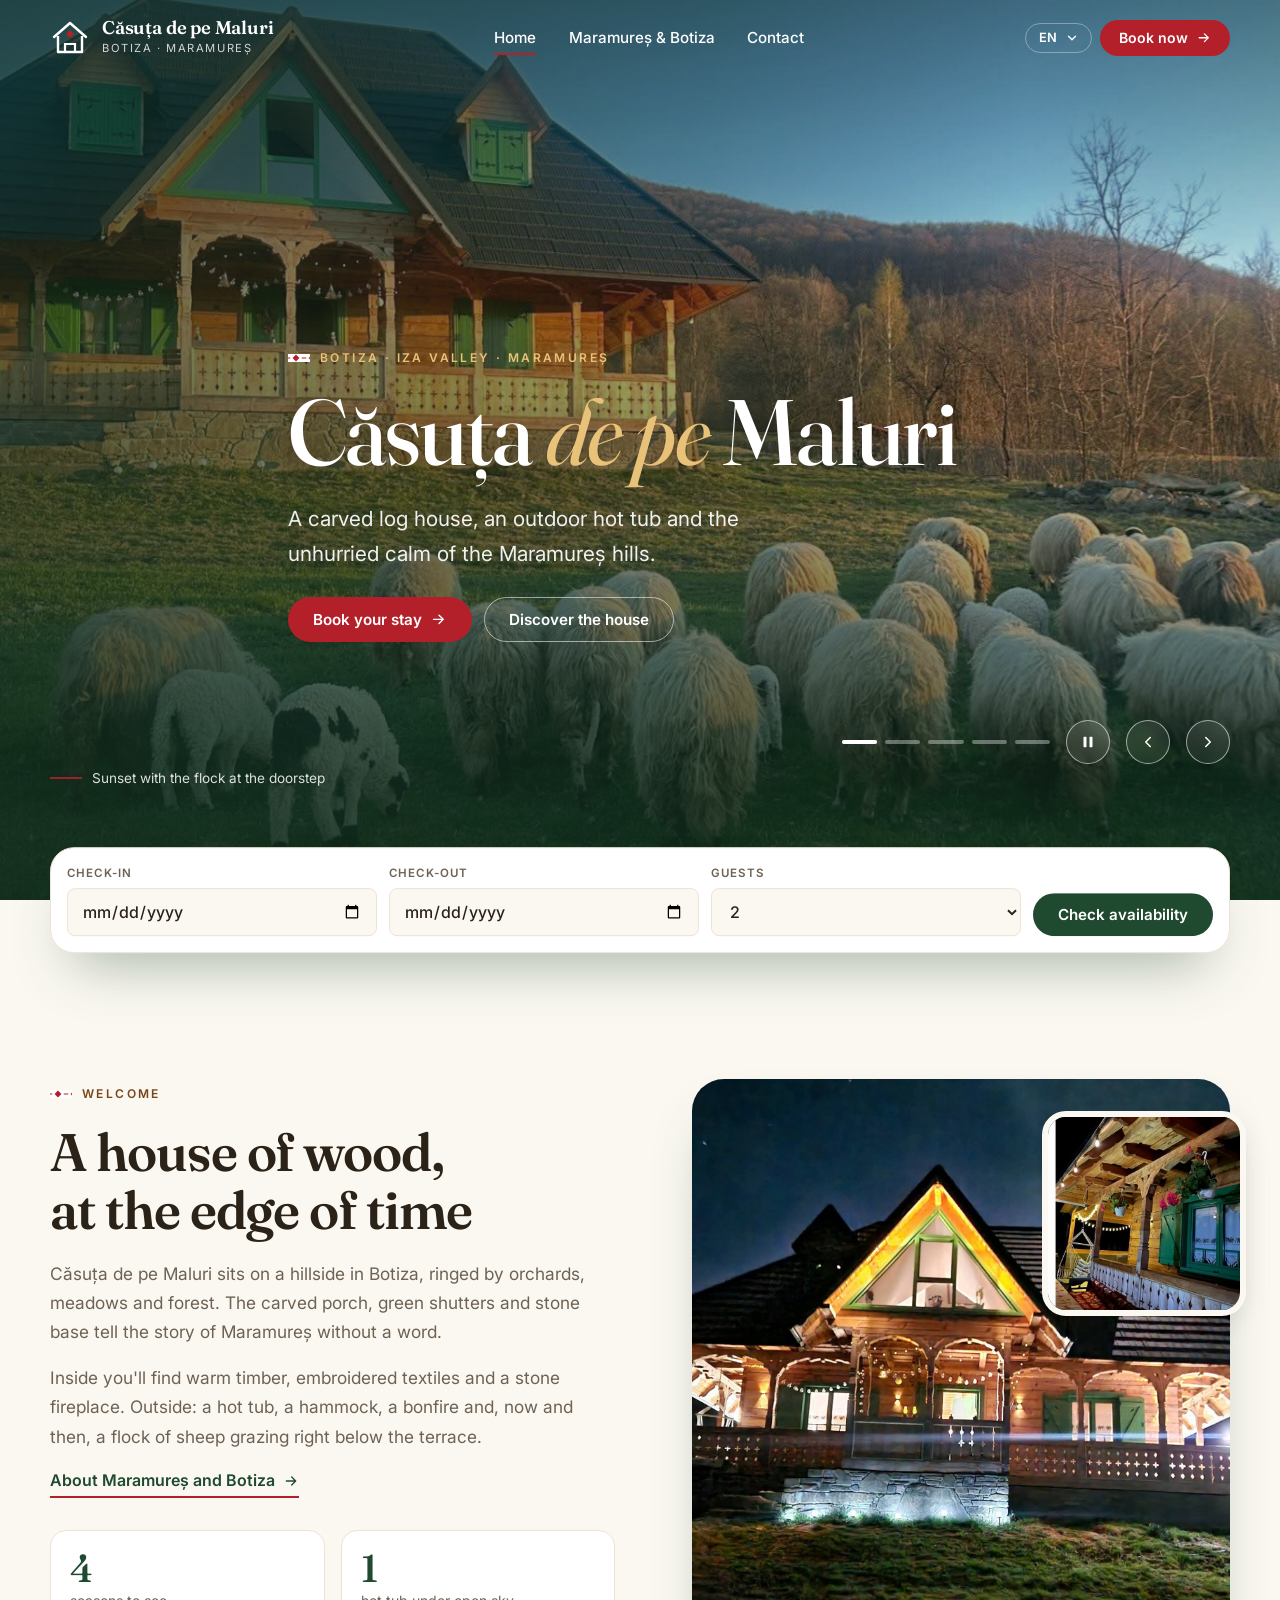
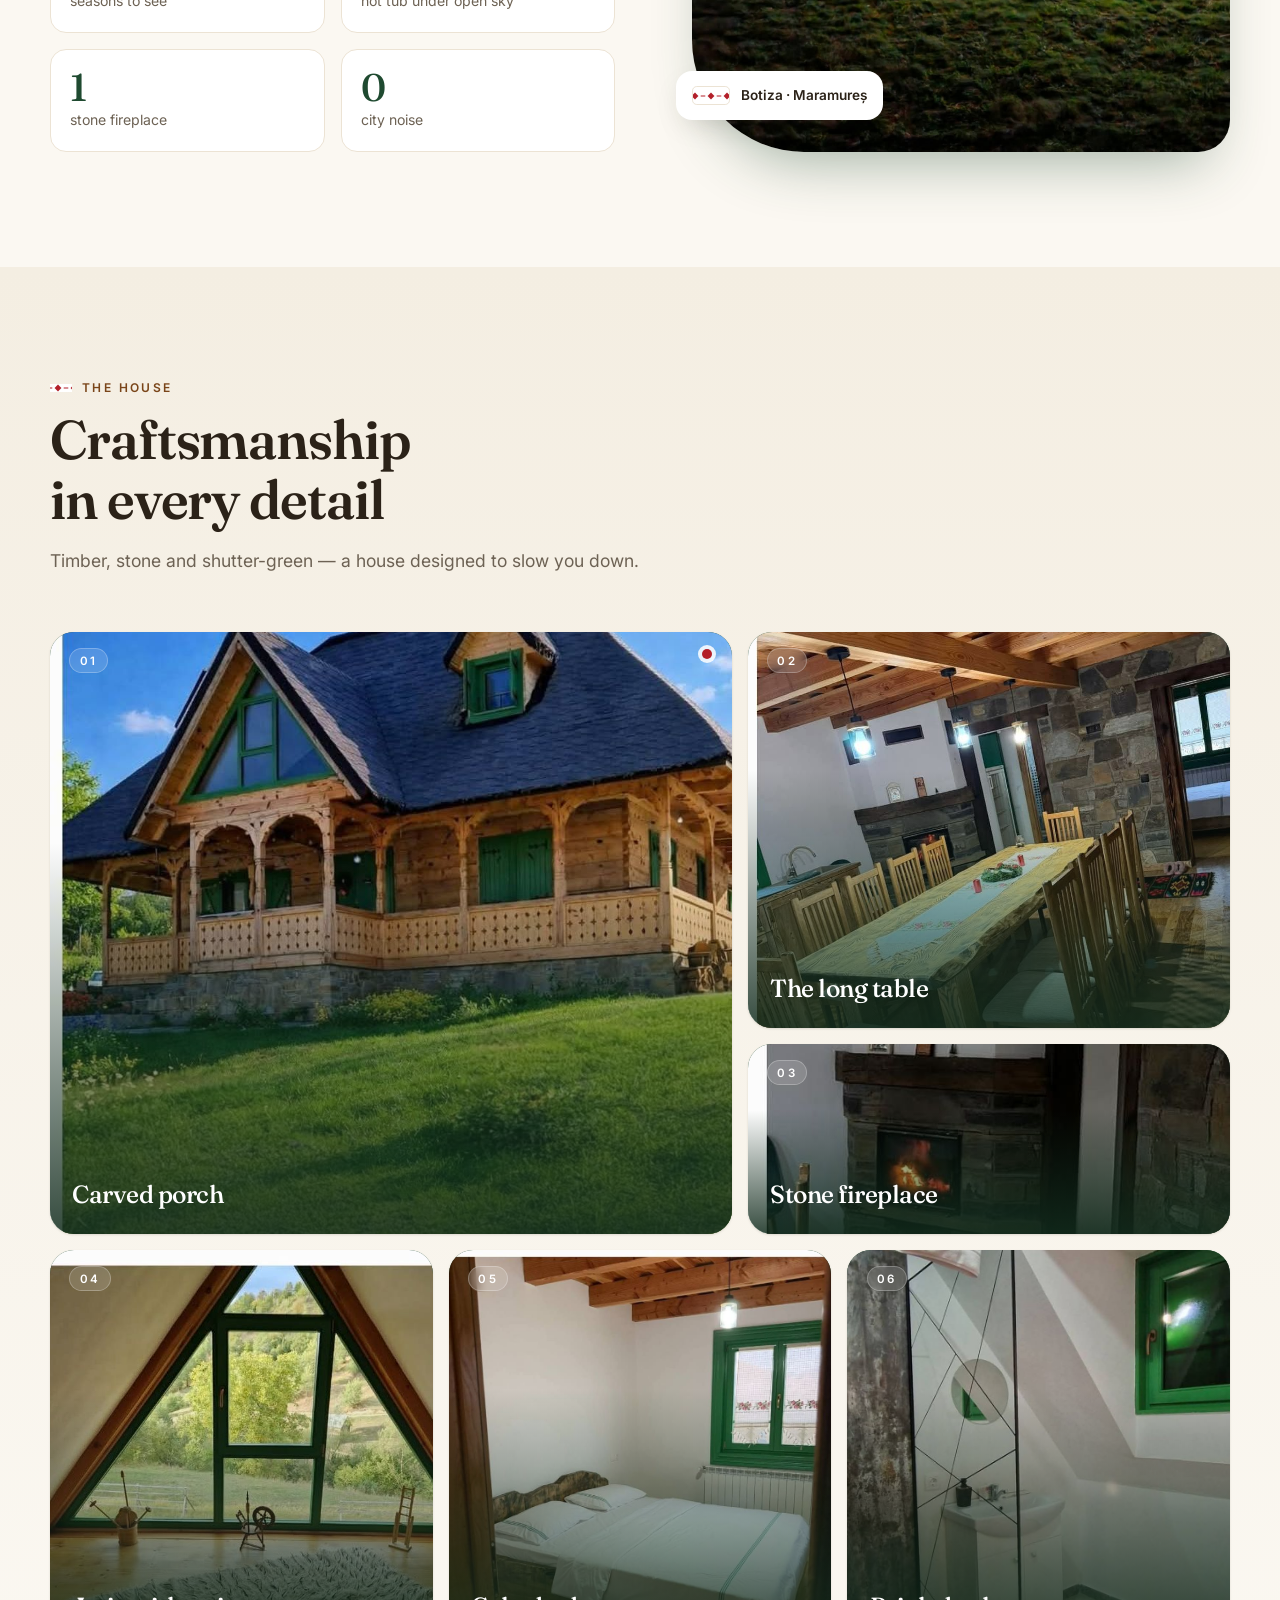
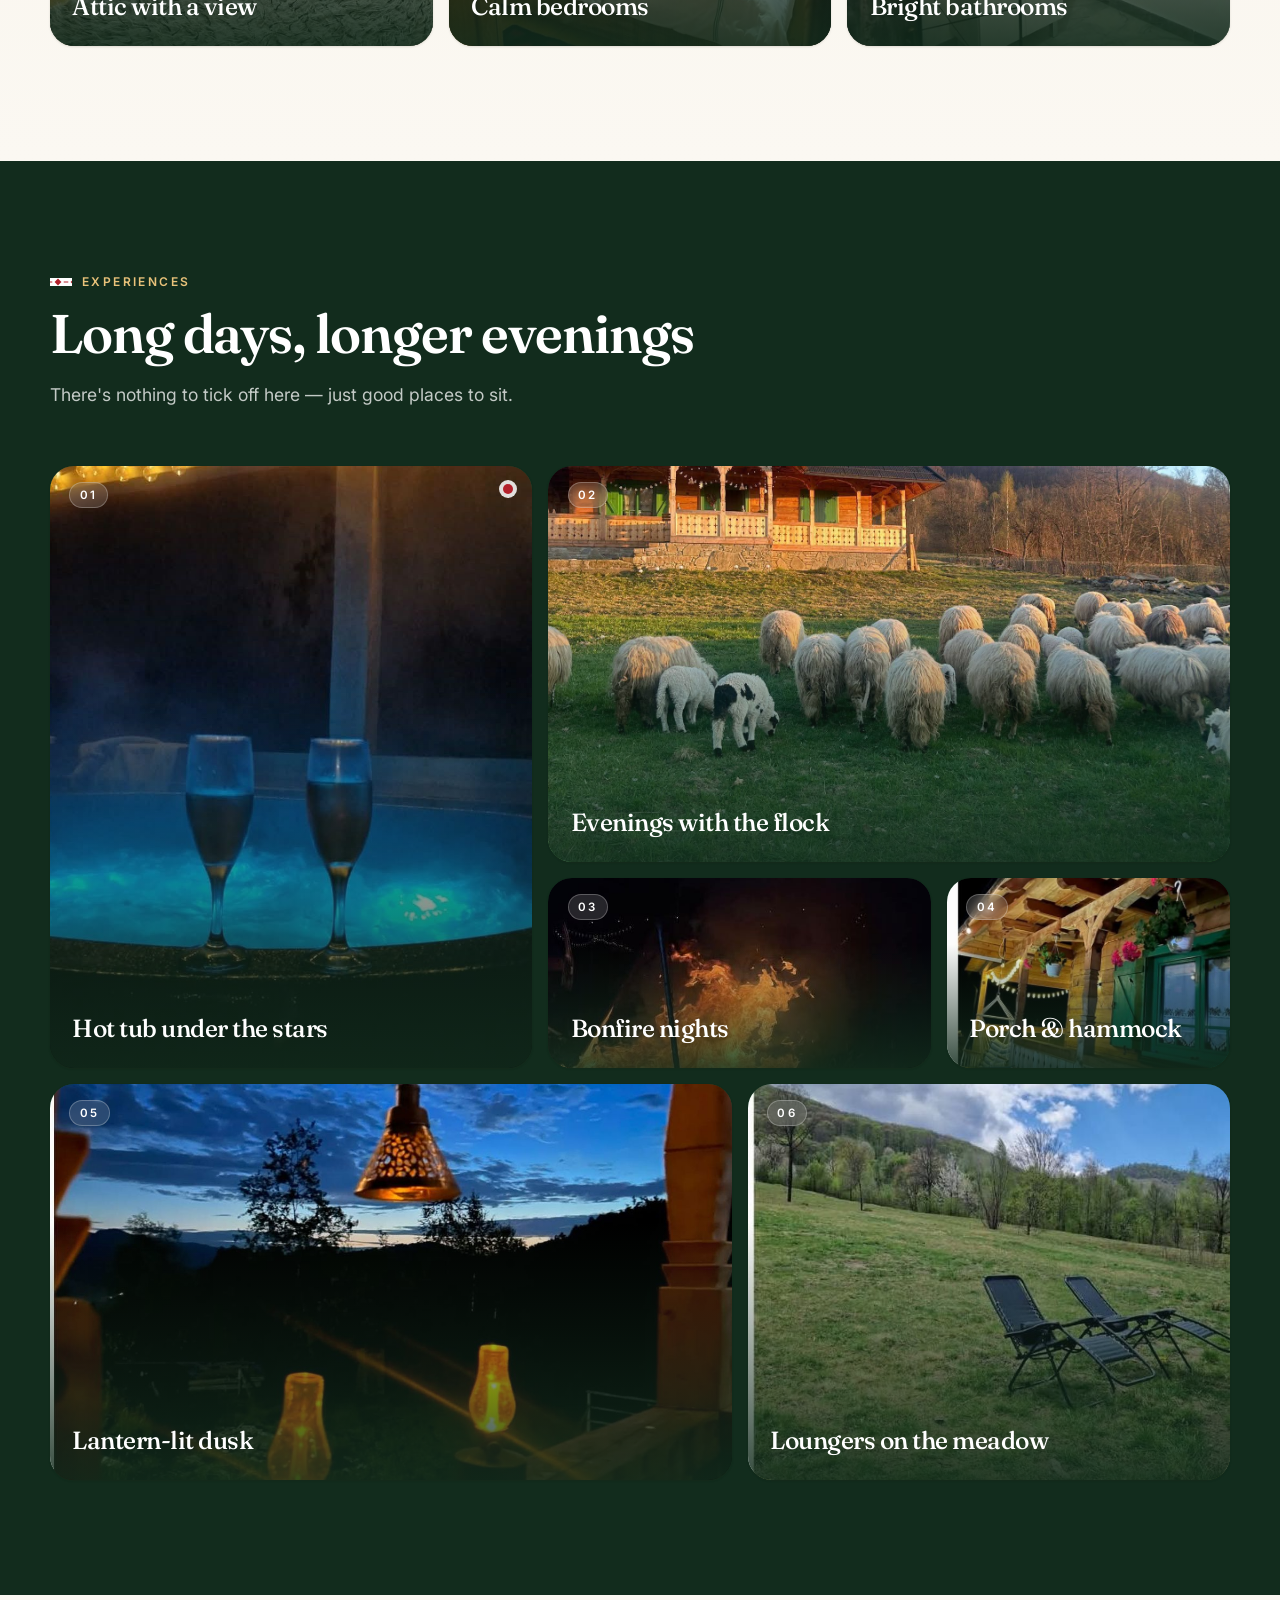
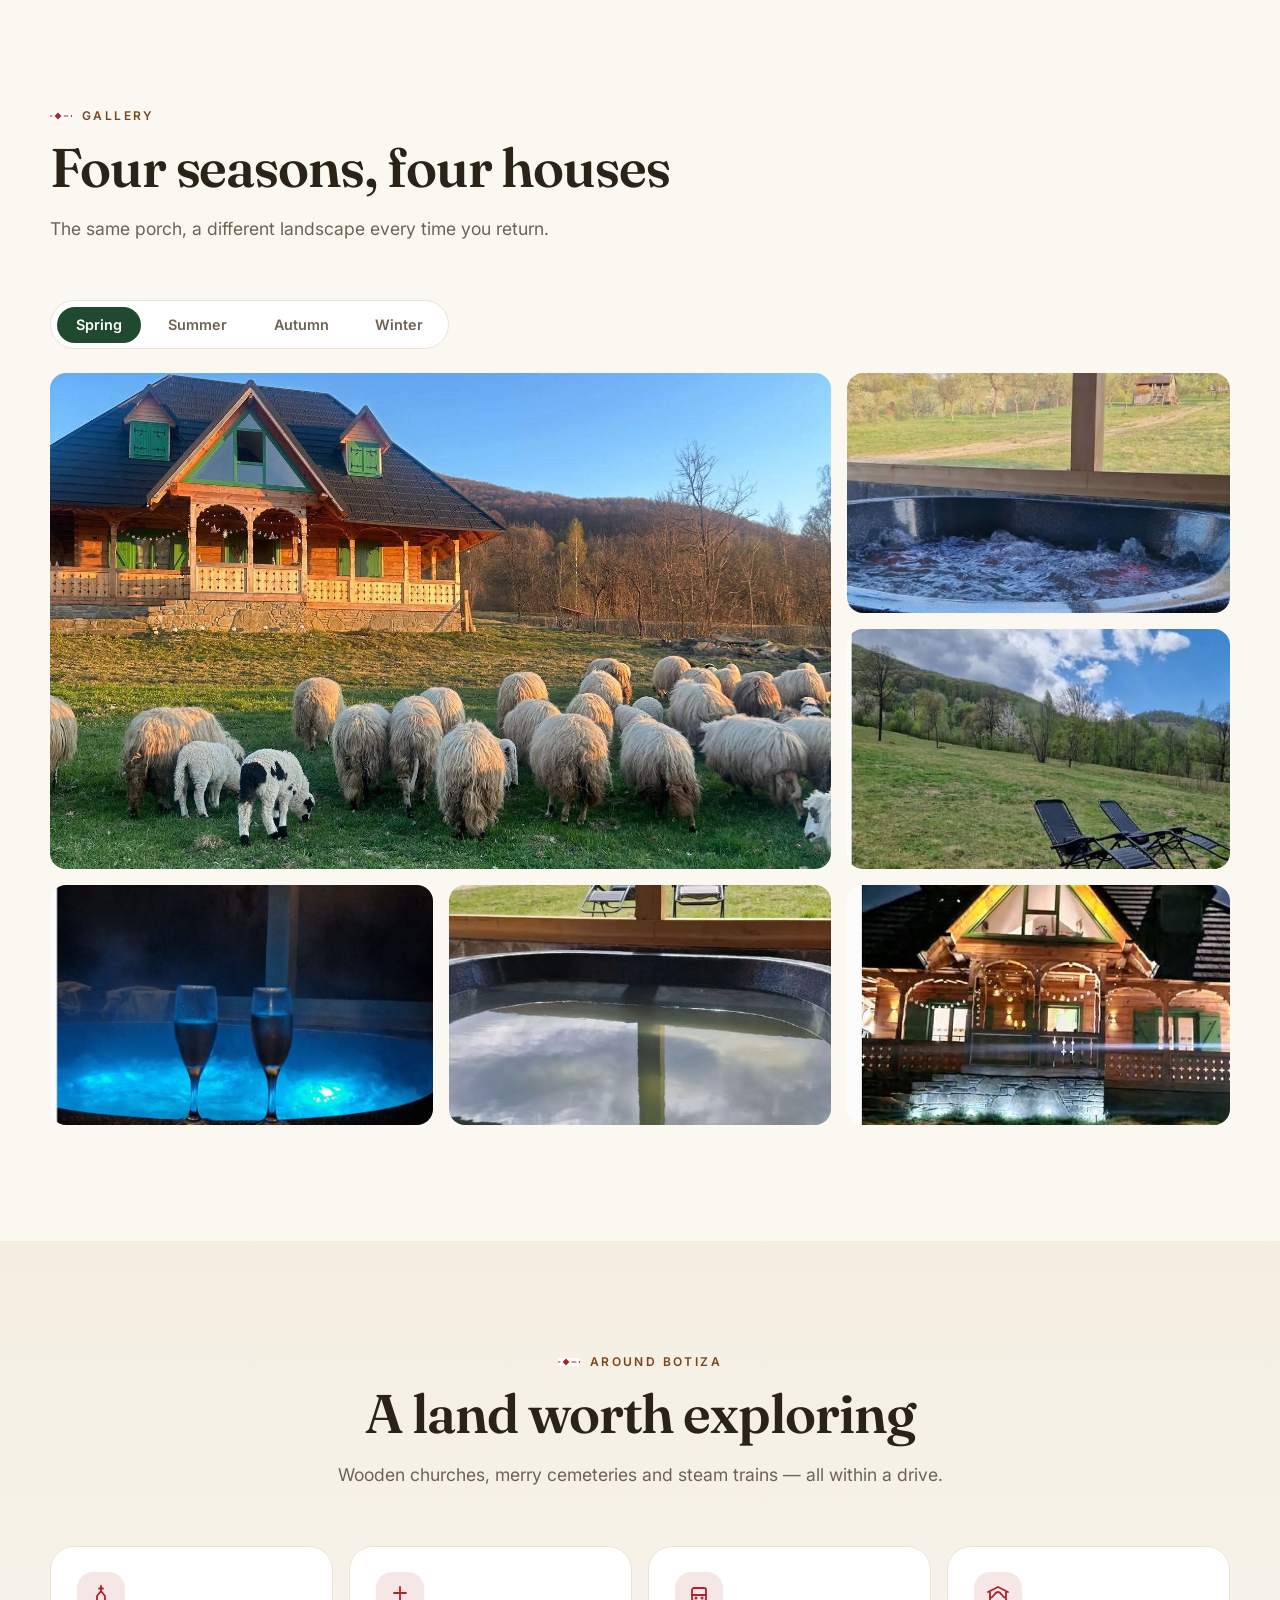
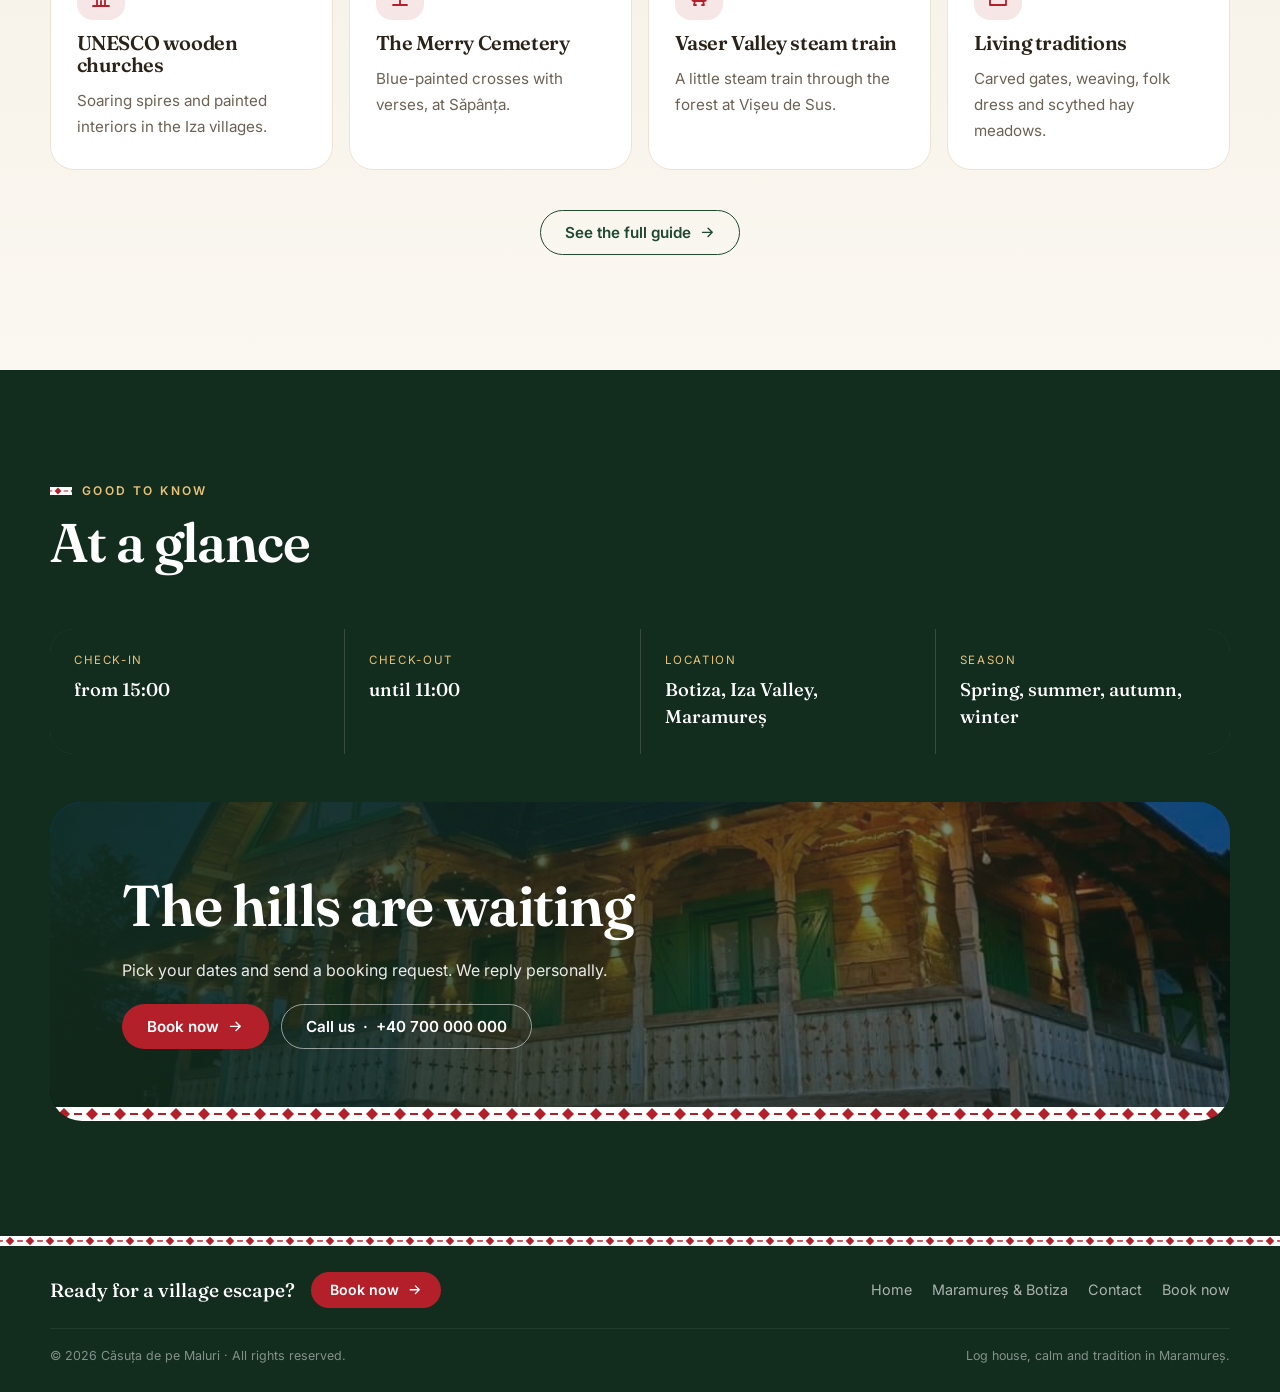
==== index.html @ 8cbd2771 "Add multilingual Botiza guesthouse website Home (hero carousel, bento sections, seasonal gallery), b" ====
<!doctype html>
<html lang="ro">
<head>
<meta charset="utf-8">
<meta name="viewport" content="width=device-width,initial-scale=1">
<title data-i18n="meta.home.title">Căsuța de pe Maluri · Cazare în Botiza, Maramureș</title>
<meta name="description" data-i18n-content="meta.home.desc" content="Casă din lemn sculptat în Botiza, Maramureș.">
<meta name="theme-color" content="#1f4a30">
<meta property="og:title" content="Căsuța de pe Maluri · Botiza, Maramureș">
<meta property="og:image" content="assets/img/house-night.jpg">
<link rel="preconnect" href="https://fonts.googleapis.com"><link rel="preconnect" href="https://fonts.gstatic.com" crossorigin>
<link href="https://fonts.googleapis.com/css2?family=Fraunces:ital,opsz,wght@0,9..144,400;0,9..144,500;0,9..144,600;1,9..144,400&family=Inter:wght@400;500;600;700&display=swap" rel="stylesheet">
<link rel="stylesheet" href="assets/css/style.css">
<link rel="icon" href="data:image/svg+xml,%3Csvg xmlns='http://www.w3.org/2000/svg' viewBox='0 0 32 32'%3E%3Crect width='32' height='32' rx='8' fill='%231f4a30'/%3E%3Cpath d='M16 7l7 9-7 9-7-9z' fill='%23b3202a'/%3E%3C/svg%3E">
<script type="application/ld+json">{"@context":"https://schema.org","@type":"LodgingBusiness","name":"Căsuța de pe Maluri","description":"Log house stay in Botiza, Maramureș, Romania","address":{"@type":"PostalAddress","addressLocality":"Botiza","addressRegion":"Maramureș","addressCountry":"RO"},"image":"assets/img/house-night.jpg"}</script>
</head>
<body data-page="home" data-title="meta.home.title">
<div id="site-header"></div>
<main id="main">

<!-- 1 · HERO CAROUSEL -->
<section class="hero" id="top">
  <div class="carousel" data-carousel role="region" aria-roledescription="carousel" aria-label="Căsuța de pe Maluri">
    <figure class="slide is-active" data-cap="hero.cap1"><img src="assets/img/sheep-house.jpg" alt="" data-i18n-alt="hero.cap1" fetchpriority="high"></figure>
    <figure class="slide" data-cap="hero.cap2"><img src="assets/img/house-night.jpg" alt="" data-i18n-alt="hero.cap2" loading="lazy"></figure>
    <figure class="slide" data-cap="hero.cap3"><img src="assets/img/house-day.jpg" alt="" data-i18n-alt="hero.cap3" loading="lazy"></figure>
    <figure class="slide" data-cap="hero.cap4"><img src="assets/img/winter-a.jpg" alt="" data-i18n-alt="hero.cap4" loading="lazy"></figure>
    <figure class="slide" data-cap="hero.cap5"><img src="assets/img/autumn-a.jpg" alt="" data-i18n-alt="hero.cap5" loading="lazy"></figure>
    <div class="hero-cap" aria-live="polite"><span></span></div>
    <div class="hero-ui">
      <div class="dots"></div>
      <button class="arrow pp" type="button" data-i18n-aria-label="car.pause"></button>
      <button class="arrow prev" type="button" data-i18n-aria-label="car.prev"></button>
      <button class="arrow next" type="button" data-i18n-aria-label="car.next"></button>
    </div>
  </div>
  <div class="container hero-content">
    <span class="eyebrow" data-i18n="hero.eyebrow"></span>
    <h1>Căsuța <em>de pe</em> Maluri</h1>
    <p class="hero-sub" data-i18n="hero.sub"></p>
    <div class="hero-cta">
      <a class="btn btn--red" href="booking.html"><span data-i18n="hero.cta1"></span><svg viewBox="0 0 24 24" fill="none" stroke="currentColor" stroke-width="2" stroke-linecap="round" stroke-linejoin="round"><path d="M5 12h14M13 6l6 6-6 6"/></svg></a>
      <a class="btn btn--ghost" href="#casa" data-i18n="hero.cta2"></a>
    </div>
  </div>
  <div class="quick"><div class="container">
    <form class="quickbook" id="quickbook" novalidate>
      <div class="field"><label for="qci" data-i18n="qb.checkin"></label><input id="qci" type="date" name="checkin"></div>
      <div class="field"><label for="qco" data-i18n="qb.checkout"></label><input id="qco" type="date" name="checkout"></div>
      <div class="field"><label for="qg" data-i18n="qb.guests"></label><select id="qg" name="guests"></select></div>
      <button class="btn" type="submit"><span data-i18n="qb.go"></span></button>
    </form>
  </div></div>
</section>

<!-- 2 · WELCOME -->
<section class="section section--first" id="bun-venit">
  <div class="container welcome">
    <div>
      <span class="eyebrow reveal" data-i18n="welcome.eyebrow"></span>
      <h2 class="reveal" style="--d:1" data-i18n="welcome.title"></h2>
      <p class="reveal" style="--d:2" data-i18n="welcome.p1"></p>
      <p class="reveal" style="--d:3" data-i18n="welcome.p2"></p>
      <a class="link-arrow reveal" style="--d:4" href="maramures.html"><span data-i18n="welcome.link"></span><svg viewBox="0 0 24 24" fill="none" stroke="currentColor" stroke-width="2" stroke-linecap="round" stroke-linejoin="round"><path d="M5 12h14M13 6l6 6-6 6"/></svg></a>
      <div class="stats">
        <div class="stat reveal reveal--scale" style="--d:1"><b data-count="4">0</b><span data-i18n="stat.1"></span></div>
        <div class="stat reveal reveal--scale" style="--d:2"><b data-count="1">0</b><span data-i18n="stat.2"></span></div>
        <div class="stat reveal reveal--scale" style="--d:3"><b data-count="1">0</b><span data-i18n="stat.3"></span></div>
        <div class="stat reveal reveal--scale" style="--d:4"><b data-count="0">0</b><span data-i18n="stat.4"></span></div>
      </div>
    </div>
    <div class="welcome-media reveal reveal--right">
      <div class="frame"><img src="assets/img/house-night-front.jpg" alt="Căsuța de pe Maluri" loading="lazy"></div>
      <div class="small"><img src="assets/img/porch-hammock.jpg" alt="" loading="lazy"></div>
      <div class="tag"><i></i> Botiza · Maramureș</div>
    </div>
  </div>
</section>

<!-- 3 · THE HOUSE (bento) -->
<section class="section section--tint" id="casa">
  <div class="container">
    <div class="head"><span class="eyebrow reveal" data-i18n="house.eyebrow"></span><h2 class="reveal" style="--d:1" data-i18n="house.title"></h2><p class="reveal" style="--d:2" data-i18n="house.lead"></p></div>
    <div class="bento">
      <article class="tile s-a reveal reveal--scale"><img src="assets/img/house-day.jpg" alt="" loading="lazy"><span class="n">01</span><span class="dot"></span><div class="tile-body"><h3 data-i18n="h1.t"></h3><p data-i18n="h1.d"></p></div></article>
      <article class="tile s-b reveal reveal--scale" style="--d:1"><img src="assets/img/dining-hall.jpg" alt="" loading="lazy"><span class="n">02</span><div class="tile-body"><h3 data-i18n="h2.t"></h3><p data-i18n="h2.d"></p></div></article>
      <article class="tile s-c reveal reveal--scale" style="--d:2"><img src="assets/img/winter-f.jpg" alt="" loading="lazy" style="object-position:center 60%"><span class="n">03</span><div class="tile-body"><h3 data-i18n="h3.t"></h3><p data-i18n="h3.d"></p></div></article>
      <article class="tile s-d reveal reveal--scale" style="--d:1"><img src="assets/img/summer-d.jpg" alt="" loading="lazy"><span class="n">04</span><div class="tile-body"><h3 data-i18n="h4.t"></h3><p data-i18n="h4.d"></p></div></article>
      <article class="tile s-e reveal reveal--scale" style="--d:2"><img src="assets/img/bedroom.jpg" alt="" loading="lazy"><span class="n">05</span><div class="tile-body"><h3 data-i18n="h5.t"></h3><p data-i18n="h5.d"></p></div></article>
      <article class="tile s-f reveal reveal--scale" style="--d:3"><img src="assets/img/bathroom.jpg" alt="" loading="lazy"><span class="n">06</span><div class="tile-body"><h3 data-i18n="h6.t"></h3><p data-i18n="h6.d"></p></div></article>
    </div>
  </div>
</section>

<!-- 4 · EXPERIENCES (bento) -->
<section class="section section--dark" id="trairi">
  <div class="container">
    <div class="head"><span class="eyebrow reveal" data-i18n="exp.eyebrow"></span><h2 class="reveal" style="--d:1" data-i18n="exp.title"></h2><p class="reveal" style="--d:2" data-i18n="exp.lead"></p></div>
    <div class="bento">
      <article class="tile x-a reveal reveal--scale"><img src="assets/img/hottub-night.jpg" alt="" loading="lazy"><span class="n">01</span><span class="dot"></span><div class="tile-body"><h3 data-i18n="e1.t"></h3><p data-i18n="e1.d"></p></div></article>
      <article class="tile x-b reveal reveal--scale" style="--d:1"><img src="assets/img/sheep-house.jpg" alt="" loading="lazy" style="object-position:center 70%"><span class="n">02</span><div class="tile-body"><h3 data-i18n="e2.t"></h3><p data-i18n="e2.d"></p></div></article>
      <article class="tile x-c reveal reveal--scale" style="--d:2"><img src="assets/img/bonfire.jpg" alt="" loading="lazy"><span class="n">03</span><div class="tile-body"><h3 data-i18n="e3.t"></h3><p data-i18n="e3.d"></p></div></article>
      <article class="tile x-d reveal reveal--scale" style="--d:2"><img src="assets/img/porch-hammock.jpg" alt="" loading="lazy"><span class="n">04</span><div class="tile-body"><h3 data-i18n="e4.t"></h3><p data-i18n="e4.d"></p></div></article>
      <article class="tile x-e reveal reveal--scale" style="--d:1"><img src="assets/img/lanterns.jpg" alt="" loading="lazy"><span class="n">05</span><div class="tile-body"><h3 data-i18n="e5.t"></h3><p data-i18n="e5.d"></p></div></article>
      <article class="tile x-f reveal reveal--scale" style="--d:3"><img src="assets/img/lawn-loungers.jpg" alt="" loading="lazy" style="object-position:center 70%"><span class="n">06</span><div class="tile-body"><h3 data-i18n="e6.t"></h3><p data-i18n="e6.d"></p></div></article>
    </div>
  </div>
</section>

<!-- 5 · SEASONS GALLERY -->
<section class="section" id="galerie">
  <div class="container" data-seasons>
    <div class="head"><span class="eyebrow reveal" data-i18n="seasons.eyebrow"></span><h2 class="reveal" style="--d:1" data-i18n="seasons.title"></h2><p class="reveal" style="--d:2" data-i18n="seasons.lead"></p></div>
    <div class="tabs reveal" role="tablist"></div>
    <div class="panes"></div>
  </div>
</section>

<!-- 6 · AROUND -->
<section class="section section--tint" id="imprejurimi">
  <div class="container">
    <div class="head head--center"><span class="eyebrow reveal" data-i18n="around.eyebrow"></span><h2 class="reveal" style="--d:1" data-i18n="around.title"></h2><p class="reveal" style="--d:2" data-i18n="around.lead"></p></div>
    <div class="cards">
      <a class="card reveal" href="maramures.html#de-vazut"><span class="ico" data-icon="church"></span><h3 data-i18n="a1.t"></h3><p data-i18n="a1.d"></p></a>
      <a class="card reveal" style="--d:1" href="maramures.html#de-vazut"><span class="ico" data-icon="cross"></span><h3 data-i18n="a2.t"></h3><p data-i18n="a2.d"></p></a>
      <a class="card reveal" style="--d:2" href="maramures.html#de-vazut"><span class="ico" data-icon="train"></span><h3 data-i18n="a3.t"></h3><p data-i18n="a3.d"></p></a>
      <a class="card reveal" style="--d:3" href="maramures.html#botiza"><span class="ico" data-icon="gate"></span><h3 data-i18n="a4.t"></h3><p data-i18n="a4.d"></p></a>
    </div>
    <div class="center-cta reveal"><a class="btn btn--ghost-dark" href="maramures.html"><span data-i18n="around.cta"></span><svg viewBox="0 0 24 24" fill="none" stroke="currentColor" stroke-width="2" stroke-linecap="round" stroke-linejoin="round"><path d="M5 12h14M13 6l6 6-6 6"/></svg></a></div>
  </div>
</section>

<!-- 7 · GOOD TO KNOW + CTA -->
<section class="section section--dark" id="rezerva">
  <div class="container">
    <div class="head"><span class="eyebrow reveal" data-i18n="good.eyebrow"></span><h2 class="reveal" style="--d:1" data-i18n="good.title"></h2></div>
    <div class="glance reveal">
      <div><small data-i18n="good.checkin"></small><span data-i18n="good.checkin.v"></span></div>
      <div><small data-i18n="good.checkout"></small><span data-i18n="good.checkout.v"></span></div>
      <div><small data-i18n="good.where"></small><span data-i18n="good.where.v"></span></div>
      <div><small data-i18n="good.open"></small><span data-i18n="good.open.v"></span></div>
    </div>
    <div class="cta-band reveal reveal--scale">
      <img src="assets/img/house-night.jpg" alt="" loading="lazy">
      <h2 data-i18n="cta.title"></h2>
      <p data-i18n="cta.text"></p>
      <div class="cta-actions">
        <a class="btn btn--red" href="booking.html"><span data-i18n="cta.book"></span><svg viewBox="0 0 24 24" fill="none" stroke="currentColor" stroke-width="2" stroke-linecap="round" stroke-linejoin="round"><path d="M5 12h14M13 6l6 6-6 6"/></svg></a>
        <a class="btn btn--ghost" data-tel href="#"><span data-i18n="cta.call"></span> · <span data-phone></span></a>
      </div>
    </div>
  </div>
</section>

</main>
<div id="site-footer"></div>
<script src="assets/js/config.js"></script>
<script src="assets/js/i18n.js"></script>
<script src="assets/js/app.js"></script>
</body>
</html>
---- assets/css/style.css ----
/* ==========================================================================
   Căsuța de pe Maluri — design system
   Perceptual: warm timber, shutter-green, cream; red + white only as subtle
   folk-embroidery details (thin bands, small accents). Spacing follows a
   4px scale (Tailwind-compatible). Motion is restrained and respects
   prefers-reduced-motion.
   ========================================================================== */
:root{
  --bg:#fbf8f2; --surface:#fff; --ink:#2b2218; --muted:#6d6254; --line:#ece3d4;
  --wood:#a9692f; --wood-d:#7a4519; --forest:#1f4a30; --forest-d:#122c1d;
  --red:#b3202a; --red-d:#8e1820; --red-soft:#f7e6e6; --gold:#e9c27a;
  --r-sm:.5rem; --r:1rem; --r-lg:1.5rem; --r-xl:2rem;
  --sh-sm:0 1px 2px rgb(43 34 24/.06),0 1px 3px rgb(43 34 24/.08);
  --sh:0 10px 30px -12px rgb(43 34 24/.25);
  --sh-lg:0 30px 60px -25px rgb(31 74 48/.45);
  --ease:cubic-bezier(.22,.8,.24,1);
  --font-d:"Fraunces",Georgia,"Times New Roman",serif;
  --font-b:"Inter",system-ui,-apple-system,"Segoe UI",Roboto,sans-serif;
  --header-h:76px;
  /* red & white Maramureș-style diamond band */
  --folk:url("data:image/svg+xml,%3Csvg xmlns='http://www.w3.org/2000/svg' width='28' height='14' viewBox='0 0 28 14'%3E%3Crect width='28' height='14' fill='white'/%3E%3Cpath d='M14 1l6 6-6 6-6-6z' fill='%23b3202a'/%3E%3Cpath d='M0 7h4M24 7h4' stroke='%23b3202a' stroke-width='2'/%3E%3C/svg%3E");
}
*,*::before,*::after{box-sizing:border-box}
html{scroll-behavior:smooth;scroll-padding-top:calc(var(--header-h) + 1rem);-webkit-text-size-adjust:100%}
body{margin:0;background:var(--bg);color:var(--ink);font:400 1rem/1.7 var(--font-b);-webkit-font-smoothing:antialiased;overflow-x:hidden}
img{max-width:100%;display:block}
a{color:inherit}
h1,h2,h3{font-family:var(--font-d);font-weight:600;letter-spacing:-.02em;line-height:1.1;margin:0}
p{margin:0 0 1rem}
::selection{background:var(--red);color:#fff}
:focus-visible{outline:3px solid var(--gold);outline-offset:3px;border-radius:4px}
.container{width:min(1180px,100% - 2rem);margin-inline:auto}
.sr-only{position:absolute;width:1px;height:1px;overflow:hidden;clip:rect(0 0 0 0);white-space:nowrap}
.skip{position:absolute;left:1rem;top:-4rem;background:var(--forest);color:#fff;padding:.5rem 1rem;border-radius:var(--r-sm);z-index:200;transition:top .2s}
.skip:focus{top:1rem}

/* scroll progress (red detail) */
.progress{position:fixed;inset:0 0 auto 0;height:3px;z-index:120;background:transparent;pointer-events:none}
.progress i{display:block;height:100%;width:100%;background:var(--red);transform:scaleX(0);transform-origin:left}

/* ---------- buttons ---------- */
.btn{--bg-b:var(--forest);--fg-b:#fff;display:inline-flex;align-items:center;justify-content:center;gap:.5rem;padding:.8rem 1.5rem;border-radius:999px;border:1.5px solid transparent;background:var(--bg-b);color:var(--fg-b);font:600 .95rem/1 var(--font-b);text-decoration:none;cursor:pointer;position:relative;overflow:hidden;transition:transform .25s var(--ease),box-shadow .25s,background .25s,color .25s}
.btn:hover{transform:translateY(-2px);box-shadow:var(--sh)}
.btn:active{transform:translateY(0)}
.btn svg{width:1.1em;height:1.1em;transition:transform .25s var(--ease)}
.btn:hover svg{transform:translateX(3px)}
.btn--red{--bg-b:var(--red)}.btn--red:hover{background:var(--red-d)}
.btn--light{--bg-b:#fff;--fg-b:var(--forest-d)}
.btn--ghost{--bg-b:transparent;--fg-b:#fff;border-color:rgb(255 255 255/.55)}
.btn--ghost:hover{background:rgb(255 255 255/.14)}
.btn--ghost-dark{--bg-b:transparent;--fg-b:var(--forest);border-color:var(--forest)}
.btn--ghost-dark:hover{background:var(--forest);color:#fff}
.btn--sm{padding:.6rem 1.1rem;font-size:.88rem}
.btn[disabled]{opacity:.5;pointer-events:none}
.btn::after{content:"";position:absolute;inset:0;background:linear-gradient(105deg,transparent 30%,rgb(255 255 255/.35) 50%,transparent 70%);transform:translateX(-120%);transition:transform .7s var(--ease)}
.btn:hover::after{transform:translateX(120%)}

/* ---------- folk band ---------- */
.folk{height:14px;background:var(--folk) repeat-x;background-size:28px 14px;opacity:.9}
.folk--thin{height:8px;background-size:16px 8px}
.rule{display:flex;align-items:center;gap:.75rem;color:var(--red)}
.rule::before,.rule::after{content:"";height:1px;flex:1;background:var(--line)}
.rule svg{width:18px;height:18px}

/* ---------- header ---------- */
.header{position:fixed;inset:0 0 auto 0;z-index:100;height:var(--header-h);display:flex;align-items:center;color:#fff;transition:background .35s,box-shadow .35s,color .35s,height .35s}
.header::after{content:"";position:absolute;left:0;right:0;bottom:-1px;height:4px;background:var(--folk) repeat-x;background-size:16px 8px;opacity:0;transition:opacity .35s}
.header::before{content:"";position:absolute;inset:0;z-index:-1;background:rgb(251 248 242/.92);backdrop-filter:saturate(1.4) blur(14px);-webkit-backdrop-filter:saturate(1.4) blur(14px);opacity:0;transition:opacity .35s;box-shadow:0 1px 0 var(--line)}
.header.is-solid{color:var(--ink);height:68px}
.header.is-solid::before{opacity:1}
.header.is-solid::after{opacity:1}
.header .container{display:flex;align-items:center;justify-content:space-between;gap:1rem}
.brand{display:flex;align-items:center;gap:.75rem;text-decoration:none}
.brand svg{width:40px;height:40px;flex:none}
.brand b{display:block;font:600 1.15rem/1.1 var(--font-d);letter-spacing:-.01em}
.brand small{display:block;font-size:.7rem;letter-spacing:.14em;text-transform:uppercase;opacity:.8}
.nav{display:flex;align-items:center;gap:.25rem}
.nav a.link{position:relative;padding:.5rem .9rem;text-decoration:none;font-weight:500;font-size:.95rem;border-radius:999px}
.nav a.link::after{content:"";position:absolute;left:.9rem;right:.9rem;bottom:.25rem;height:2px;background:var(--red);transform:scaleX(0);transform-origin:left;transition:transform .3s var(--ease)}
.nav a.link:hover::after,.nav a.link[aria-current="page"]::after{transform:scaleX(1)}
.header-actions{display:flex;align-items:center;gap:.5rem}
.lang{position:relative}
.lang>button{display:flex;align-items:center;gap:.4rem;background:transparent;color:inherit;border:1.5px solid currentColor;border-color:color-mix(in srgb,currentColor 35%,transparent);border-radius:999px;padding:.45rem .8rem;font:600 .8rem/1 var(--font-b);letter-spacing:.06em;cursor:pointer}
.lang>button svg{width:14px;height:14px;transition:transform .25s}
.lang.is-open>button svg{transform:rotate(180deg)}
.lang ul{position:absolute;right:0;top:calc(100% + .5rem);list-style:none;margin:0;padding:.35rem;min-width:9rem;background:#fff;color:var(--ink);border-radius:var(--r);box-shadow:var(--sh);border:1px solid var(--line);opacity:0;transform:translateY(-6px);pointer-events:none;transition:opacity .2s,transform .2s var(--ease)}
.lang.is-open ul{opacity:1;transform:none;pointer-events:auto}
.lang li button{width:100%;text-align:left;background:none;border:0;padding:.55rem .75rem;border-radius:.6rem;font:500 .9rem var(--font-b);cursor:pointer;display:flex;justify-content:space-between;color:inherit}
.lang li button:hover{background:var(--bg)}
.lang li button[aria-checked="true"]{color:var(--red);font-weight:700}
.burger{display:none;width:44px;height:44px;border-radius:50%;border:1.5px solid currentColor;background:transparent;color:inherit;cursor:pointer;position:relative}
.burger i{position:absolute;left:12px;right:12px;height:2px;background:currentColor;border-radius:2px;transition:transform .3s var(--ease),opacity .2s}
.burger i:nth-child(1){top:15px}.burger i:nth-child(2){top:21px}.burger i:nth-child(3){top:27px}
.burger[aria-expanded="true"] i:nth-child(1){transform:translateY(6px) rotate(45deg)}
.burger[aria-expanded="true"] i:nth-child(2){opacity:0}
.burger[aria-expanded="true"] i:nth-child(3){transform:translateY(-6px) rotate(-45deg)}
@media (max-width:900px){
  .burger{display:block}
  .nav{position:fixed;inset:0;background:var(--forest-d);color:#fff;flex-direction:column;justify-content:center;gap:.5rem;padding:5rem 2rem 2rem;clip-path:circle(0 at calc(100% - 40px) 38px);transition:clip-path .6s var(--ease);visibility:hidden}
  .nav.is-open{clip-path:circle(150% at calc(100% - 40px) 38px);visibility:visible}
  .nav a.link{font:600 1.9rem var(--font-d);padding:.5rem 0}
  .nav a.link::after{left:0;right:auto;width:2rem;transform:scaleX(1);bottom:.1rem}
  .header-actions .btn--book-desktop{display:none}
  .burger{z-index:2}
  .header.menu-open{color:#fff}
  .header.menu-open::before,.header.menu-open::after{opacity:0}
}
@media (max-width:520px){.brand small{display:none}.brand b{font-size:1rem}.brand svg{width:34px;height:34px}.header-actions{gap:.35rem}.header .btn--sm{padding:.55rem .85rem}}

/* ---------- hero + carousel ---------- */
.hero{position:relative;min-height:100svh;color:#fff;background:var(--forest-d);display:flex;flex-direction:column}
.carousel{position:absolute;inset:0;overflow:hidden}
.slide{position:absolute;inset:0;opacity:0;transition:opacity 1.2s var(--ease);margin:0}
.slide.is-active{opacity:1;z-index:1}
.slide img{width:100%;height:100%;object-fit:cover;transform:scale(1.02);will-change:transform}
.slide.is-active img{animation:kb 9s ease-out forwards}
@keyframes kb{from{transform:scale(1.02)}to{transform:scale(1.12)}}
.slide::after{content:"";position:absolute;inset:0;background:linear-gradient(90deg,rgb(18 44 29/.6) 0%,rgb(18 44 29/.25) 55%,transparent 80%),linear-gradient(180deg,rgb(18 44 29/.55) 0%,rgb(18 44 29/.1) 32%,rgb(18 44 29/.35) 62%,rgb(18 44 29/.88) 100%)}
.hero h1,.hero-sub,.hero .eyebrow{text-shadow:0 2px 24px rgb(0 0 0/.35)}
.hero-content{position:relative;z-index:3;margin-top:auto;padding:calc(var(--header-h) + 3rem) 0 9.5rem;display:grid;gap:1.1rem;max-width:44rem}
.hero .eyebrow{color:var(--gold)}
.hero h1{font-size:clamp(2.8rem,8vw,5.8rem);font-weight:500;text-wrap:balance}
.hero h1 em{font-style:italic;color:var(--gold);font-weight:400}
.hero-sub{font-size:clamp(1.05rem,2vw,1.3rem);max-width:34rem;opacity:.92;margin:0}
.hero-cta{display:flex;flex-wrap:wrap;gap:.75rem;margin-top:.5rem}
.hero-ui{position:absolute;z-index:4;right:max(1rem,calc((100vw - 1180px)/2));bottom:8.5rem;display:flex;align-items:center;gap:1rem}
.hero-cap{position:absolute;z-index:4;left:max(1rem,calc((100vw - 1180px)/2));bottom:6.9rem;font-size:.85rem;opacity:.85;display:flex;align-items:center;gap:.6rem}
.hero-cap::before{content:"";width:2rem;height:2px;background:var(--red)}
.dots{display:flex;gap:.5rem}
.dots button{width:2.2rem;height:4px;border:0;border-radius:4px;background:rgb(255 255 255/.35);padding:0;cursor:pointer;position:relative;overflow:hidden}
.dots button i{position:absolute;inset:0;background:#fff;transform:scaleX(0);transform-origin:left}
.dots button.is-active i{animation:fill var(--dur,6s) linear forwards}
.carousel.is-paused .dots button.is-active i{animation-play-state:paused}
.carousel.no-auto .dots button.is-active i{animation:none;transform:scaleX(1)}
@keyframes fill{to{transform:scaleX(1)}}
.arrow{width:44px;height:44px;border-radius:50%;border:1.5px solid rgb(255 255 255/.55);background:rgb(255 255 255/.08);backdrop-filter:blur(6px);color:#fff;cursor:pointer;display:grid;place-items:center;transition:background .25s,transform .25s var(--ease)}
.arrow:hover{background:#fff;color:var(--forest-d);transform:scale(1.06)}
.arrow svg{width:18px;height:18px}
.scroll-hint{position:absolute;z-index:4;left:50%;bottom:7.4rem;display:none}
.quick{position:relative;z-index:5;transform:translateY(50%)}
.quickbook{background:#fff;color:var(--ink);border-radius:var(--r-lg);box-shadow:var(--sh-lg);padding:1rem;display:grid;grid-template-columns:repeat(3,1fr) auto;gap:.75rem;align-items:end;border:1px solid var(--line)}
.field{display:grid;gap:.3rem;min-width:0}
.field label{font-size:.72rem;font-weight:600;letter-spacing:.1em;text-transform:uppercase;color:var(--muted)}
.field input,.field select,.field textarea{width:100%;font:500 1rem var(--font-b);color:var(--ink);background:var(--bg);border:1.5px solid var(--line);border-radius:var(--r-sm);padding:.75rem .9rem;transition:border-color .2s,box-shadow .2s,background .2s}
.field textarea{min-height:9rem;resize:vertical}
.field input:hover,.field select:hover,.field textarea:hover{border-color:#d9ccb6}
.field input:focus,.field select:focus,.field textarea:focus{outline:0;border-color:var(--forest);box-shadow:0 0 0 4px rgb(31 74 48/.12);background:#fff}
.field input.is-bad,.field textarea.is-bad{border-color:var(--red);box-shadow:0 0 0 4px rgb(179 32 42/.1)}
@media (max-width:820px){
  .quickbook{grid-template-columns:repeat(2,minmax(0,1fr))}
  .quickbook .btn{grid-column:1/-1}
  .quickbook .field:nth-child(3){grid-column:1/-1}
  .hero-ui{bottom:8rem;left:1rem;right:1rem;justify-content:space-between}
  .hero-ui .pp{display:none}
  .hero-ui .dots{flex:1;margin-right:.5rem}.hero-ui .dots button{flex:1;width:auto}
  .hero-cap{display:none}
  .hero-content{padding-bottom:13rem}
}
.field input[type=date]{min-width:0;-webkit-appearance:none;appearance:none}
.btn{white-space:nowrap}
@media (max-width:520px){.header .btn svg{display:none}.brand b{white-space:nowrap}.lang>button{padding:.4rem .6rem}}
@media (max-width:440px){.brand span{display:none}}

/* ---------- sections ---------- */
.section{padding:clamp(4rem,9vw,7.5rem) 0}
.section--first{padding-top:calc(clamp(4rem,9vw,7.5rem) + 4rem)}
.section--tint{background:linear-gradient(180deg,#f4eee2,var(--bg))}
.section--dark{background:var(--forest-d);color:#fff}
.eyebrow{display:inline-flex;align-items:center;gap:.6rem;font:600 .75rem/1 var(--font-b);letter-spacing:.2em;text-transform:uppercase;color:var(--wood-d)}
.eyebrow::before{content:"";width:1.4rem;height:8px;background:var(--folk) repeat-x;background-size:16px 8px}
.section--dark .eyebrow{color:var(--gold)}
.head{max-width:42rem;margin-bottom:clamp(2rem,5vw,3.5rem);display:grid;gap:1rem}
.head h2{font-size:clamp(2rem,4.6vw,3.4rem);text-wrap:balance}
.head p{color:var(--muted);font-size:1.1rem;margin:0}
.section--dark .head p{color:rgb(255 255 255/.75)}
.head--center{margin-inline:auto;text-align:center;justify-items:center}

/* welcome */
.welcome{display:grid;grid-template-columns:1.05fr 1fr;gap:clamp(2rem,6vw,5rem);align-items:center}
.welcome h2{font-size:clamp(2rem,4.6vw,3.3rem);margin:1rem 0 1.25rem;text-wrap:balance}
.welcome p{color:var(--muted);font-size:1.08rem}
.link-arrow{display:inline-flex;align-items:center;gap:.5rem;font-weight:600;color:var(--forest);text-decoration:none;border-bottom:2px solid var(--red);padding-bottom:2px;transition:gap .25s var(--ease)}
.link-arrow:hover{gap:.9rem}
.link-arrow svg{width:1em;height:1em}
.stats{display:grid;grid-template-columns:1fr 1fr;gap:1rem;margin-top:2rem}
.stat{padding:1.1rem 1.2rem;background:#fff;border:1px solid var(--line);border-radius:var(--r);transition:transform .3s var(--ease),box-shadow .3s}
.stat:hover{transform:translateY(-4px);box-shadow:var(--sh)}
.stat b{display:block;font:500 2.4rem/1 var(--font-d);color:var(--forest);font-variant-numeric:tabular-nums}
.stat span{font-size:.88rem;color:var(--muted)}
.welcome-media{position:relative}
.welcome-media .frame{border-radius:var(--r-xl) var(--r-xl) var(--r-xl) 7rem;overflow:hidden;aspect-ratio:4/5;box-shadow:var(--sh-lg)}
.welcome-media img{width:100%;height:100%;object-fit:cover}
.welcome-media .tag{position:absolute;left:-1rem;bottom:2rem;background:#fff;border-radius:var(--r);padding:.8rem 1rem;box-shadow:var(--sh);display:flex;align-items:center;gap:.7rem;font-size:.85rem;font-weight:600}
.welcome-media .tag i{width:2.4rem;height:1.2rem;background:var(--folk) repeat-x;background-size:16px 8px;background-position:center;border:1px solid var(--line);border-radius:.3rem}
.welcome-media .small{position:absolute;right:-1rem;top:2rem;width:38%;aspect-ratio:1;border-radius:var(--r-lg);overflow:hidden;border:6px solid var(--bg);box-shadow:var(--sh)}
.welcome-media .small img{width:100%;height:100%;object-fit:cover}
@media (max-width:900px){.welcome{grid-template-columns:1fr}.welcome-media{order:-1}.welcome-media .tag{left:.5rem}.welcome-media .small{right:.5rem}}

/* ---------- bento ---------- */
.bento{display:grid;grid-template-columns:repeat(12,1fr);grid-auto-rows:clamp(130px,16vw,190px);gap:1rem}
.tile{position:relative;overflow:hidden;border-radius:var(--r-lg);background:var(--forest);color:#fff;isolation:isolate;cursor:default;transition:transform .5s var(--ease),box-shadow .5s;box-shadow:var(--sh-sm)}
.tile:hover{transform:translateY(-4px);box-shadow:var(--sh-lg)}
.tile img{position:absolute;inset:0;width:100%;height:100%;object-fit:cover;z-index:-2;transition:transform 1.1s var(--ease)}
.tile:hover img{transform:scale(1.07)}
.tile::before{content:"";position:absolute;inset:0;z-index:-1;background:linear-gradient(180deg,transparent 35%,rgb(18 44 29/.85))}
.tile::after{content:"";position:absolute;inset:0;z-index:0;pointer-events:none;background:radial-gradient(420px circle at var(--mx,50%) var(--my,50%),rgb(255 255 255/.18),transparent 45%);opacity:0;transition:opacity .4s}
.tile:hover::after{opacity:1}
.tile-body{position:absolute;left:0;right:0;bottom:0;padding:1.25rem 1.4rem;z-index:1}
.tile h3{font-size:clamp(1.15rem,2vw,1.55rem);font-weight:500}
.tile p{margin:.35rem 0 0;font-size:.92rem;opacity:.9;max-width:30ch;max-height:0;opacity:0;transition:max-height .5s var(--ease),opacity .4s,margin .4s}
.tile:hover p,.tile:focus-within p{max-height:6rem;opacity:.92}
.tile .n{position:absolute;top:1rem;left:1.2rem;z-index:1;font:600 .72rem var(--font-b);letter-spacing:.18em;padding:.3rem .6rem;border-radius:999px;background:rgb(255 255 255/.14);backdrop-filter:blur(6px);border:1px solid rgb(255 255 255/.25)}
.tile .dot{position:absolute;top:1.1rem;right:1.2rem;width:10px;height:10px;border-radius:50%;background:var(--red);box-shadow:0 0 0 4px rgb(255 255 255/.85)}
@media (hover:none){.tile p{max-height:6rem;opacity:.92}}
.s-a{grid-column:span 7;grid-row:span 3}.s-b{grid-column:span 5;grid-row:span 2}.s-c{grid-column:span 5;grid-row:span 1}
.s-d{grid-column:span 4;grid-row:span 2}.s-e{grid-column:span 4;grid-row:span 2}.s-f{grid-column:span 4;grid-row:span 2}
.x-a{grid-column:span 5;grid-row:span 3}.x-b{grid-column:span 7;grid-row:span 2}.x-c{grid-column:span 4;grid-row:span 1}
.x-d{grid-column:span 3;grid-row:span 1}.x-e{grid-column:span 7;grid-row:span 2}.x-f{grid-column:span 5;grid-row:span 2}
@media (max-width:900px){
  .bento{grid-template-columns:repeat(2,1fr);grid-auto-rows:170px}
  .bento>.tile{grid-column:span 1!important;grid-row:span 1!important}
  .bento>.tile:nth-child(3n+1){grid-column:span 2!important;grid-row:span 2!important}
}
@media (max-width:520px){.bento{grid-auto-rows:150px}}

/* ---------- gallery ---------- */
.tabs{display:flex;flex-wrap:wrap;gap:.5rem;margin-bottom:1.5rem;padding:.35rem;background:#fff;border:1px solid var(--line);border-radius:999px;width:fit-content;max-width:100%}
.tabs button{border:0;background:transparent;font:600 .9rem var(--font-b);padding:.6rem 1.2rem;border-radius:999px;color:var(--muted);cursor:pointer;transition:color .25s,background .25s}
.tabs button:hover{color:var(--ink)}
.tabs button[aria-selected="true"]{background:var(--forest);color:#fff}
.gallery{display:grid;grid-template-columns:repeat(3,1fr);grid-auto-rows:clamp(150px,20vw,240px);gap:1rem}
.gallery[hidden]{display:none}
.gallery button:first-child{grid-column:span 2;grid-row:span 2}
@media (max-width:640px){.gallery{grid-template-columns:1fr 1fr}.gallery button:first-child{grid-column:auto;grid-row:auto}}
.gallery button{display:block;width:100%;height:100%;padding:0;border:0;margin:0;border-radius:var(--r);overflow:hidden;cursor:zoom-in;position:relative;background:var(--line);opacity:0;transform:translateY(16px);animation:rise .7s var(--ease) forwards;animation-delay:calc(var(--i,0)*70ms)}
.gallery img{width:100%;height:100%;object-fit:cover;transition:transform .9s var(--ease),filter .4s}
.gallery button:hover img{transform:scale(1.05);filter:brightness(1.05)}
.gallery button::after{content:"";position:absolute;right:.75rem;bottom:.75rem;width:2.2rem;height:2.2rem;border-radius:50%;background:#fff url("data:image/svg+xml,%3Csvg xmlns='http://www.w3.org/2000/svg' viewBox='0 0 24 24' fill='none' stroke='%23b3202a' stroke-width='2.2' stroke-linecap='round'%3E%3Cpath d='M11 5v12M5 11h12'/%3E%3C/svg%3E") center/55% no-repeat;opacity:0;transform:scale(.7);transition:opacity .3s,transform .3s var(--ease)}
.gallery button:hover::after{opacity:1;transform:none}
@keyframes rise{to{opacity:1;transform:none}}

/* lightbox */
.lightbox{position:fixed;inset:0;z-index:300;background:rgb(10 20 14/.94);display:grid;place-items:center;opacity:0;visibility:hidden;transition:opacity .3s,visibility .3s}
.lightbox.is-open{opacity:1;visibility:visible}
.lightbox figure{margin:0;max-width:min(1100px,92vw);text-align:center}
.lightbox img{max-height:80vh;width:auto;max-width:100%;border-radius:var(--r);box-shadow:0 30px 80px rgb(0 0 0/.5);transform:scale(.96);transition:transform .4s var(--ease)}
.lightbox.is-open img{transform:none}
.lightbox figcaption{color:#fff;margin-top:1rem;font-size:.95rem;opacity:.85}
.lightbox .arrow{position:absolute;top:50%;translate:0 -50%}
.lightbox .prev{left:1rem}.lightbox .next{right:1rem}
.lightbox .close{position:absolute;top:1rem;right:1rem;translate:none}

/* ---------- around cards ---------- */
.cards{display:grid;grid-template-columns:repeat(4,1fr);gap:1rem}
.card{position:relative;background:#fff;border:1px solid var(--line);border-radius:var(--r-lg);padding:1.6rem;overflow:hidden;transition:transform .4s var(--ease),box-shadow .4s,border-color .4s;display:flex;flex-direction:column;gap:.75rem;text-decoration:none}
.card:hover{transform:translateY(-6px);box-shadow:var(--sh);border-color:transparent}
.card::before{content:"";position:absolute;left:0;top:0;right:0;height:6px;background:var(--folk) repeat-x;background-size:14px 6px;opacity:0;transition:opacity .3s}
.card:hover::before{opacity:1}
.card .ico{width:3rem;height:3rem;border-radius:1rem;background:var(--red-soft);color:var(--red);display:grid;place-items:center;transition:background .3s,color .3s,transform .4s var(--ease)}
.card:hover .ico{background:var(--red);color:#fff;transform:rotate(-6deg) scale(1.05)}
.card .ico svg{width:1.5rem;height:1.5rem}
.card h3{font-size:1.25rem}
.card p{color:var(--muted);font-size:.95rem;margin:0}
.center-cta{margin-top:2.5rem;text-align:center}
@media (max-width:1000px){.cards{grid-template-columns:1fr 1fr}}
@media (max-width:560px){.cards{grid-template-columns:1fr}}

/* ---------- good to know + cta ---------- */
.glance{display:grid;grid-template-columns:repeat(4,1fr);gap:1px;background:rgb(255 255 255/.15);border-radius:var(--r-lg);overflow:hidden;margin-bottom:3rem}
.glance div{background:var(--forest-d);padding:1.4rem 1.5rem}
.glance small{display:block;font-size:.72rem;letter-spacing:.14em;text-transform:uppercase;color:var(--gold);margin-bottom:.4rem}
.glance span{font:500 1.15rem/1.3 var(--font-d)}
.cta-band{position:relative;border-radius:var(--r-xl);overflow:hidden;color:#fff;padding:clamp(2.5rem,6vw,4.5rem);display:grid;gap:1.25rem;justify-items:start;isolation:isolate}
.cta-band img{position:absolute;inset:0;width:100%;height:100%;object-fit:cover;z-index:-2}
.cta-band::before{content:"";position:absolute;inset:0;z-index:-1;background:linear-gradient(100deg,rgb(18 44 29/.92),rgb(18 44 29/.45))}
.cta-band::after{content:"";position:absolute;left:0;right:0;bottom:0;height:14px;background:var(--folk) repeat-x;background-size:28px 14px}
.cta-band h2{font-size:clamp(2rem,5vw,3.6rem);max-width:16ch;text-wrap:balance}
.cta-band p{max-width:34rem;opacity:.9;margin:0}
.cta-actions{display:flex;flex-wrap:wrap;gap:.75rem}
@media (max-width:760px){.glance{grid-template-columns:1fr 1fr}}

/* ---------- footer ---------- */
.footer{background:var(--forest-d);color:rgb(255 255 255/.8);position:relative}
.footer::before{content:"";display:block;height:10px;background:var(--folk) repeat-x;background-size:20px 10px}
.footer .container{display:flex;flex-wrap:wrap;align-items:center;justify-content:space-between;gap:1.25rem 2rem;padding:1.6rem 0}
.footer .f-cta{display:flex;align-items:center;gap:1rem;flex-wrap:wrap}
.footer .f-cta strong{font:500 1.2rem var(--font-d);color:#fff}
.footer .f-links{display:flex;gap:1.25rem;flex-wrap:wrap;font-size:.9rem}
.footer .f-links a{text-decoration:none;opacity:.8;transition:opacity .2s}
.footer .f-links a:hover{opacity:1;text-decoration:underline;text-decoration-color:var(--red);text-underline-offset:4px}
.footer .legal{width:100%;font-size:.78rem;opacity:.6;border-top:1px solid rgb(255 255 255/.12);padding-top:1rem;display:flex;justify-content:space-between;gap:1rem;flex-wrap:wrap}
.to-top{position:fixed;right:1rem;bottom:1rem;z-index:90;width:46px;height:46px;border-radius:50%;border:0;background:var(--red);color:#fff;cursor:pointer;display:grid;place-items:center;box-shadow:var(--sh);opacity:0;transform:translateY(12px);pointer-events:none;transition:opacity .3s,transform .3s var(--ease)}
.to-top.is-show{opacity:1;transform:none;pointer-events:auto}
.to-top svg{width:18px;height:18px}

/* ---------- inner page hero ---------- */
.page-hero{position:relative;color:#fff;background:var(--forest-d);padding:calc(var(--header-h) + clamp(3rem,8vw,6rem)) 0 clamp(3rem,7vw,5rem);overflow:hidden;isolation:isolate}
.page-hero>img{position:absolute;inset:0;width:100%;height:100%;object-fit:cover;z-index:-2;opacity:.55}
.page-hero::before{content:"";position:absolute;inset:0;z-index:-1;background:linear-gradient(180deg,rgb(18 44 29/.55),rgb(18 44 29/.92))}
.page-hero::after{content:"";position:absolute;left:0;right:0;bottom:0;height:10px;background:var(--folk) repeat-x;background-size:20px 10px}
.page-hero .eyebrow{color:var(--gold)}
.page-hero h1{font-size:clamp(2.4rem,6.5vw,4.6rem);font-weight:500;margin:1rem 0;text-wrap:balance}
.page-hero p{max-width:36rem;font-size:1.15rem;opacity:.9;margin:0}

/* ---------- area page ---------- */
.toc{position:sticky;top:var(--header-h);z-index:50;background:rgb(251 248 242/.92);backdrop-filter:blur(12px);border-bottom:1px solid var(--line)}
.toc .container{display:flex;gap:.25rem;overflow-x:auto;padding:.6rem 0;scrollbar-width:none}
.toc a{white-space:nowrap;text-decoration:none;font-weight:500;font-size:.9rem;padding:.5rem 1rem;border-radius:999px;color:var(--muted);transition:background .25s,color .25s}
.toc a:hover{color:var(--ink)}
.toc a.is-active{background:var(--forest);color:#fff}
.split{display:grid;grid-template-columns:1fr 1fr;gap:clamp(2rem,6vw,5rem);align-items:center}
.split h2{font-size:clamp(1.9rem,4vw,3rem);margin:1rem 0 1.25rem;text-wrap:balance}
.split p{color:var(--muted);font-size:1.08rem}
.split .media{border-radius:var(--r-xl);overflow:hidden;aspect-ratio:5/4;box-shadow:var(--sh-lg)}
.split .media img{width:100%;height:100%;object-fit:cover;transition:transform 1.2s var(--ease)}
.split .media:hover img{transform:scale(1.05)}
.split--rev .media{order:2}
@media (max-width:860px){.split{grid-template-columns:1fr}.split--rev .media{order:0}}
.facts{display:grid;grid-template-columns:repeat(4,1fr);gap:1rem;margin-top:2rem}
.fact{background:#fff;border:1px solid var(--line);border-radius:var(--r);padding:1.1rem 1.2rem;border-left:4px solid var(--red)}
.fact small{display:block;font-size:.7rem;letter-spacing:.14em;text-transform:uppercase;color:var(--muted);margin-bottom:.3rem}
.fact span{font:500 1.05rem/1.3 var(--font-d)}
@media (max-width:860px){.facts{grid-template-columns:1fr 1fr}}
.see{display:grid;grid-template-columns:repeat(3,1fr);gap:1rem;counter-reset:s}
.see article{counter-increment:s;background:#fff;border:1px solid var(--line);border-radius:var(--r-lg);padding:1.6rem;position:relative;transition:transform .4s var(--ease),box-shadow .4s}
.see article:hover{transform:translateY(-5px);box-shadow:var(--sh)}
.see article::before{content:counter(s,decimal-leading-zero);font:500 2.6rem/1 var(--font-d);color:var(--red);opacity:.9;display:block;margin-bottom:.75rem}
.see h3{font-size:1.25rem;margin-bottom:.5rem}
.see p{margin:0;color:var(--muted);font-size:.96rem}
@media (max-width:900px){.see{grid-template-columns:1fr 1fr}}@media (max-width:560px){.see{grid-template-columns:1fr}}
.how{display:grid;grid-template-columns:1.1fr 1fr;gap:2rem;align-items:start}
.panel{background:#fff;border:1px solid var(--line);border-radius:var(--r-lg);padding:1.5rem}
.panel [role=tabpanel]{animation:fade .5s var(--ease)}
.panel [role=tabpanel] p{color:var(--muted);margin:1rem 0 0}
@keyframes fade{from{opacity:0;transform:translateY(8px)}to{opacity:1;transform:none}}
.note{font-size:.88rem;color:var(--muted);margin-top:1rem;padding-left:1rem;border-left:3px solid var(--red)}
.map{border-radius:var(--r-lg);overflow:hidden;border:1px solid var(--line);box-shadow:var(--sh);min-height:360px;background:var(--line)}
.map iframe{width:100%;height:100%;min-height:360px;border:0;display:block}
@media (max-width:900px){.how{grid-template-columns:1fr}}
.faq-tools{display:flex;gap:1rem;flex-wrap:wrap;margin-bottom:1.5rem}
.faq-tools .field{flex:1;min-width:14rem}
.faq-list{display:grid;gap:.75rem;max-width:52rem}
.qa{background:#fff;border:1px solid var(--line);border-radius:var(--r);overflow:hidden;transition:border-color .3s,box-shadow .3s}
.qa.is-open{border-color:var(--forest);box-shadow:var(--sh)}
.qa[hidden]{display:none}
.qa h3{font:inherit;letter-spacing:0}
.qa button{width:100%;text-align:left;border:0;background:none;padding:1.1rem 1.3rem;display:flex;align-items:center;gap:1rem;justify-content:space-between;font:600 1.02rem/1.4 var(--font-b);color:var(--ink);cursor:pointer}
.qa button i{flex:none;width:1.8rem;height:1.8rem;border-radius:50%;background:var(--red-soft);position:relative;transition:background .3s,transform .4s var(--ease)}
.qa button i::before,.qa button i::after{content:"";position:absolute;left:50%;top:50%;width:.7rem;height:2px;background:var(--red);translate:-50% -50%;transition:transform .3s,background .3s}
.qa button i::after{transform:rotate(90deg)}
.qa.is-open button i{background:var(--red);transform:rotate(180deg)}
.qa.is-open button i::before,.qa.is-open button i::after{background:#fff}
.qa.is-open button i::after{transform:rotate(0)}
.qa .ans{display:grid;grid-template-rows:0fr;transition:grid-template-rows .45s var(--ease)}
.qa.is-open .ans{grid-template-rows:1fr}
.qa .ans>div{overflow:hidden}
.qa .ans p{padding:0 1.3rem 1.3rem;margin:0;color:var(--muted)}
.faq-more{margin-top:2rem;display:flex;gap:1rem;align-items:center;flex-wrap:wrap;color:var(--muted)}
.faq-none{color:var(--muted);padding:1rem 0}

/* ---------- booking ---------- */
.steps{display:flex;gap:.75rem;flex-wrap:wrap;margin-top:1.75rem}
.steps li{list-style:none;display:flex;align-items:center;gap:.6rem;font-size:.88rem;font-weight:600;padding:.45rem .9rem .45rem .45rem;border-radius:999px;background:rgb(255 255 255/.12);border:1px solid rgb(255 255 255/.25)}
.steps li b{display:grid;place-items:center;width:1.7rem;height:1.7rem;border-radius:50%;background:#fff;color:var(--forest-d);font-size:.8rem}
.steps li.is-on b{background:var(--red);color:#fff}
.steps li.is-off{opacity:.55}
.booking{display:grid;grid-template-columns:minmax(0,1.5fr) minmax(0,1fr);gap:2rem;align-items:start}
.box{background:#fff;border:1px solid var(--line);border-radius:var(--r-lg);padding:clamp(1.2rem,3vw,2rem);margin-bottom:1.25rem}
.box h2{font-size:1.5rem;margin-bottom:.4rem}
.box .sub{color:var(--muted);font-size:.95rem;margin-bottom:1.25rem}
.cal{display:grid;grid-template-columns:1fr 1fr;gap:2rem}
.cal-month h3{text-align:center;font:600 1.1rem var(--font-d);text-transform:capitalize;margin-bottom:.75rem;letter-spacing:0}
.cal-head{display:flex;justify-content:space-between;align-items:center;margin-bottom:.5rem}
.cal-head .arrow{border-color:var(--line);color:var(--ink);background:#fff;width:38px;height:38px}
.cal-head .arrow:hover{background:var(--forest);color:#fff}
.cal-grid{display:grid;grid-template-columns:repeat(7,1fr);gap:2px;text-align:center}
.cal-grid .dow{font-size:.7rem;font-weight:600;letter-spacing:.08em;text-transform:uppercase;color:var(--muted);padding:.4rem 0}
.day{aspect-ratio:1;border:0;background:transparent;border-radius:50%;font:500 .92rem var(--font-b);color:var(--ink);cursor:pointer;position:relative;transition:background .2s,color .2s,transform .2s var(--ease)}
.day:hover:not(:disabled){background:var(--red-soft);color:var(--red-d);transform:scale(1.08)}
.day:disabled{color:#c6bba8;cursor:not-allowed}
.day.is-booked{color:#c6bba8;text-decoration:line-through;background:repeating-linear-gradient(135deg,transparent 0 4px,rgb(179 32 42/.08) 4px 6px)}
.day.is-today::after{content:"";position:absolute;left:50%;bottom:18%;width:4px;height:4px;border-radius:50%;background:var(--red);translate:-50% 0}
.day.in-range{background:rgb(31 74 48/.12);border-radius:0;color:var(--forest-d)}
.day.is-start,.day.is-end{background:var(--forest);color:#fff;font-weight:700}
.day.is-start{border-radius:50% 0 0 50%}.day.is-end{border-radius:0 50% 50% 0}
.day.is-start.is-end{border-radius:50%}
.pad{aspect-ratio:1}
.legend{display:flex;gap:1.25rem;flex-wrap:wrap;font-size:.82rem;color:var(--muted);margin-top:1.25rem;align-items:center}
.legend span{display:inline-flex;align-items:center;gap:.4rem}
.legend i{width:.9rem;height:.9rem;border-radius:50%;border:1.5px solid var(--line)}
.legend .l-b{background:repeating-linear-gradient(135deg,#fff 0 3px,rgb(179 32 42/.25) 3px 5px)}
.legend .l-s{background:var(--forest);border-color:var(--forest)}
.cal-foot{display:flex;justify-content:space-between;align-items:center;gap:1rem;flex-wrap:wrap}
.linkbtn{background:none;border:0;color:var(--red);font:600 .85rem var(--font-b);cursor:pointer;text-decoration:underline;text-underline-offset:3px;padding:0}
.stepper{display:inline-flex;align-items:center;gap:1rem;background:var(--bg);border:1.5px solid var(--line);border-radius:999px;padding:.3rem}
.stepper button{width:2.4rem;height:2.4rem;border-radius:50%;border:0;background:#fff;box-shadow:var(--sh-sm);font:600 1.2rem var(--font-b);cursor:pointer;color:var(--forest);transition:transform .2s var(--ease),background .2s}
.stepper button:hover{background:var(--forest);color:#fff;transform:scale(1.06)}
.stepper output{min-width:2ch;text-align:center;font:600 1.2rem var(--font-d);font-variant-numeric:tabular-nums}
.grid2{display:grid;grid-template-columns:1fr 1fr;gap:1rem}
.grid2 .full{grid-column:1/-1}
.check{display:flex;gap:.7rem;align-items:flex-start;font-size:.9rem;color:var(--muted);cursor:pointer}
.check input{margin-top:.25rem;accent-color:var(--forest);width:1.1rem;height:1.1rem;flex:none}
.summary{position:sticky;top:calc(var(--header-h) + 1rem);margin:0}
.summary dl{margin:1rem 0;display:grid;gap:.1rem}
.summary dl div{display:flex;justify-content:space-between;gap:1rem;padding:.7rem 0;border-bottom:1px dashed var(--line)}
.summary dt{color:var(--muted);font-size:.9rem}
.summary dd{margin:0;font-weight:600;text-align:right;font-variant-numeric:tabular-nums}
.summary .total dd{color:var(--red);font:600 1.15rem var(--font-d)}
.summary .folk{--pad:clamp(1.2rem,3vw,2rem);margin:calc(var(--pad)*-1) calc(var(--pad)*-1) 1.25rem;height:10px;background-size:20px 10px;border-radius:var(--r-lg) var(--r-lg) 0 0}
.pay{border:2px dashed var(--line);border-radius:var(--r);padding:1.1rem;background:linear-gradient(135deg,#fff,var(--bg));margin:1.25rem 0;position:relative}
.pay h3{font:600 1rem var(--font-b);letter-spacing:0;display:flex;gap:.6rem;align-items:center;flex-wrap:wrap}
.pay .badge{font-size:.68rem;letter-spacing:.1em;text-transform:uppercase;background:var(--red-soft);color:var(--red-d);border-radius:999px;padding:.25rem .6rem}
.pay p{font-size:.88rem;color:var(--muted);margin:.6rem 0 0}
.cards-ph{display:flex;gap:.4rem;margin-top:.8rem;opacity:.5}
.cards-ph i{width:2.6rem;height:1.7rem;border-radius:.3rem;border:1.5px solid var(--line);background:var(--bg)}
.msg{padding:.8rem 1rem;border-radius:var(--r-sm);font-size:.92rem;margin-top:1rem}
.msg[hidden]{display:none}
.msg.err{background:var(--red-soft);color:var(--red-d);border:1px solid #efc4c6}
.msg.ok{background:#e7f1ea;color:var(--forest-d);border:1px solid #c5dccb}
.policy{font-size:.8rem;color:var(--muted);margin-top:1rem}
@media (max-width:980px){.booking{grid-template-columns:1fr}.summary{position:static}}
@media (max-width:640px){.cal{grid-template-columns:1fr}.cal .cal-month:nth-child(2){display:none}.grid2{grid-template-columns:1fr}}

/* ---------- contact ---------- */
.contact{display:grid;grid-template-columns:minmax(0,1fr) minmax(0,1.2fr);gap:2rem;align-items:start}
.info{display:grid;gap:1rem}
.info a,.info div.ic{display:flex;gap:1rem;align-items:center;background:#fff;border:1px solid var(--line);border-radius:var(--r);padding:1.1rem 1.2rem;text-decoration:none;transition:transform .3s var(--ease),box-shadow .3s,border-color .3s}
.info a:hover{transform:translateX(6px);box-shadow:var(--sh);border-color:var(--red)}
.info .ico{flex:none;width:2.8rem;height:2.8rem;border-radius:.9rem;background:var(--red-soft);color:var(--red);display:grid;place-items:center}
.info .ico svg{width:1.3rem;height:1.3rem}
.info small{display:block;font-size:.7rem;letter-spacing:.14em;text-transform:uppercase;color:var(--muted)}
.info b{font-weight:600}
.book-teaser{background:var(--forest);color:#fff;border-radius:var(--r);padding:1.4rem;display:flex;gap:1rem;align-items:center;justify-content:space-between;flex-wrap:wrap;position:relative;overflow:hidden}
.book-teaser::after{content:"";position:absolute;left:0;right:0;bottom:0;height:8px;background:var(--folk) repeat-x;background-size:16px 8px}
.book-teaser h3{font-size:1.3rem}.book-teaser p{margin:.2rem 0 0;opacity:.8;font-size:.92rem}
@media (max-width:900px){.contact{grid-template-columns:1fr}}
.hp{position:absolute;left:-9999px;opacity:0}

/* ---------- reveal ---------- */
.reveal{opacity:0;transform:translateY(28px);transition:opacity .9s var(--ease),transform .9s var(--ease);transition-delay:calc(var(--d,0)*90ms)}
.reveal.is-in{opacity:1;transform:none}
.reveal--left{transform:translateX(-32px)}.reveal--right{transform:translateX(32px)}
.reveal--scale{transform:scale(.94)}
@media (max-width:900px){.reveal--left,.reveal--right{transform:translateY(28px)}}
.lang-swap{transition:opacity .18s}
body.is-swapping [data-i18n]{opacity:0}
.page-fade{animation:pagein .6s var(--ease)}
@keyframes pagein{from{opacity:0}to{opacity:1}}
body.is-leaving{opacity:0;transition:opacity .25s}

@media (prefers-reduced-motion:reduce){
  *,*::before,*::after{animation-duration:.001ms!important;animation-iteration-count:1!important;transition-duration:.001ms!important;scroll-behavior:auto!important}
  .reveal{opacity:1;transform:none}
  .slide.is-active img{animation:none}
}
.js-off .reveal{opacity:1;transform:none}
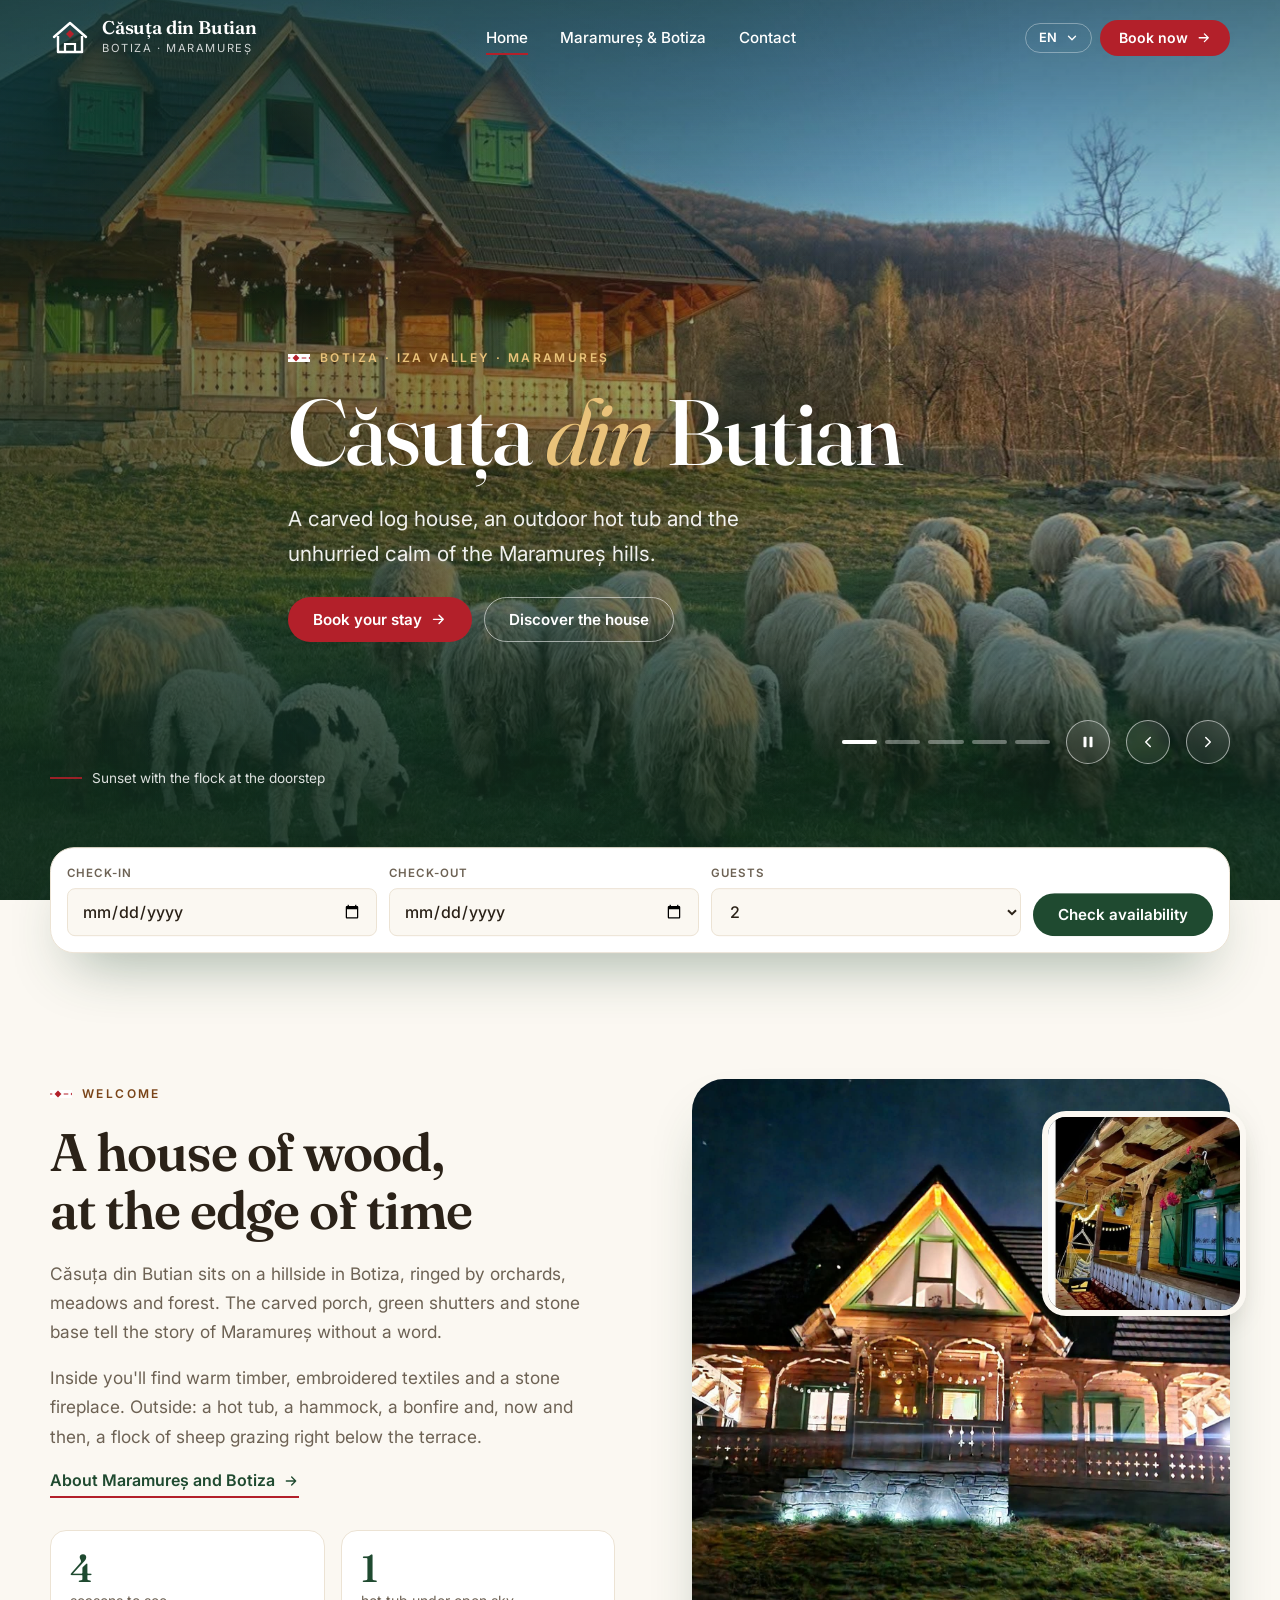
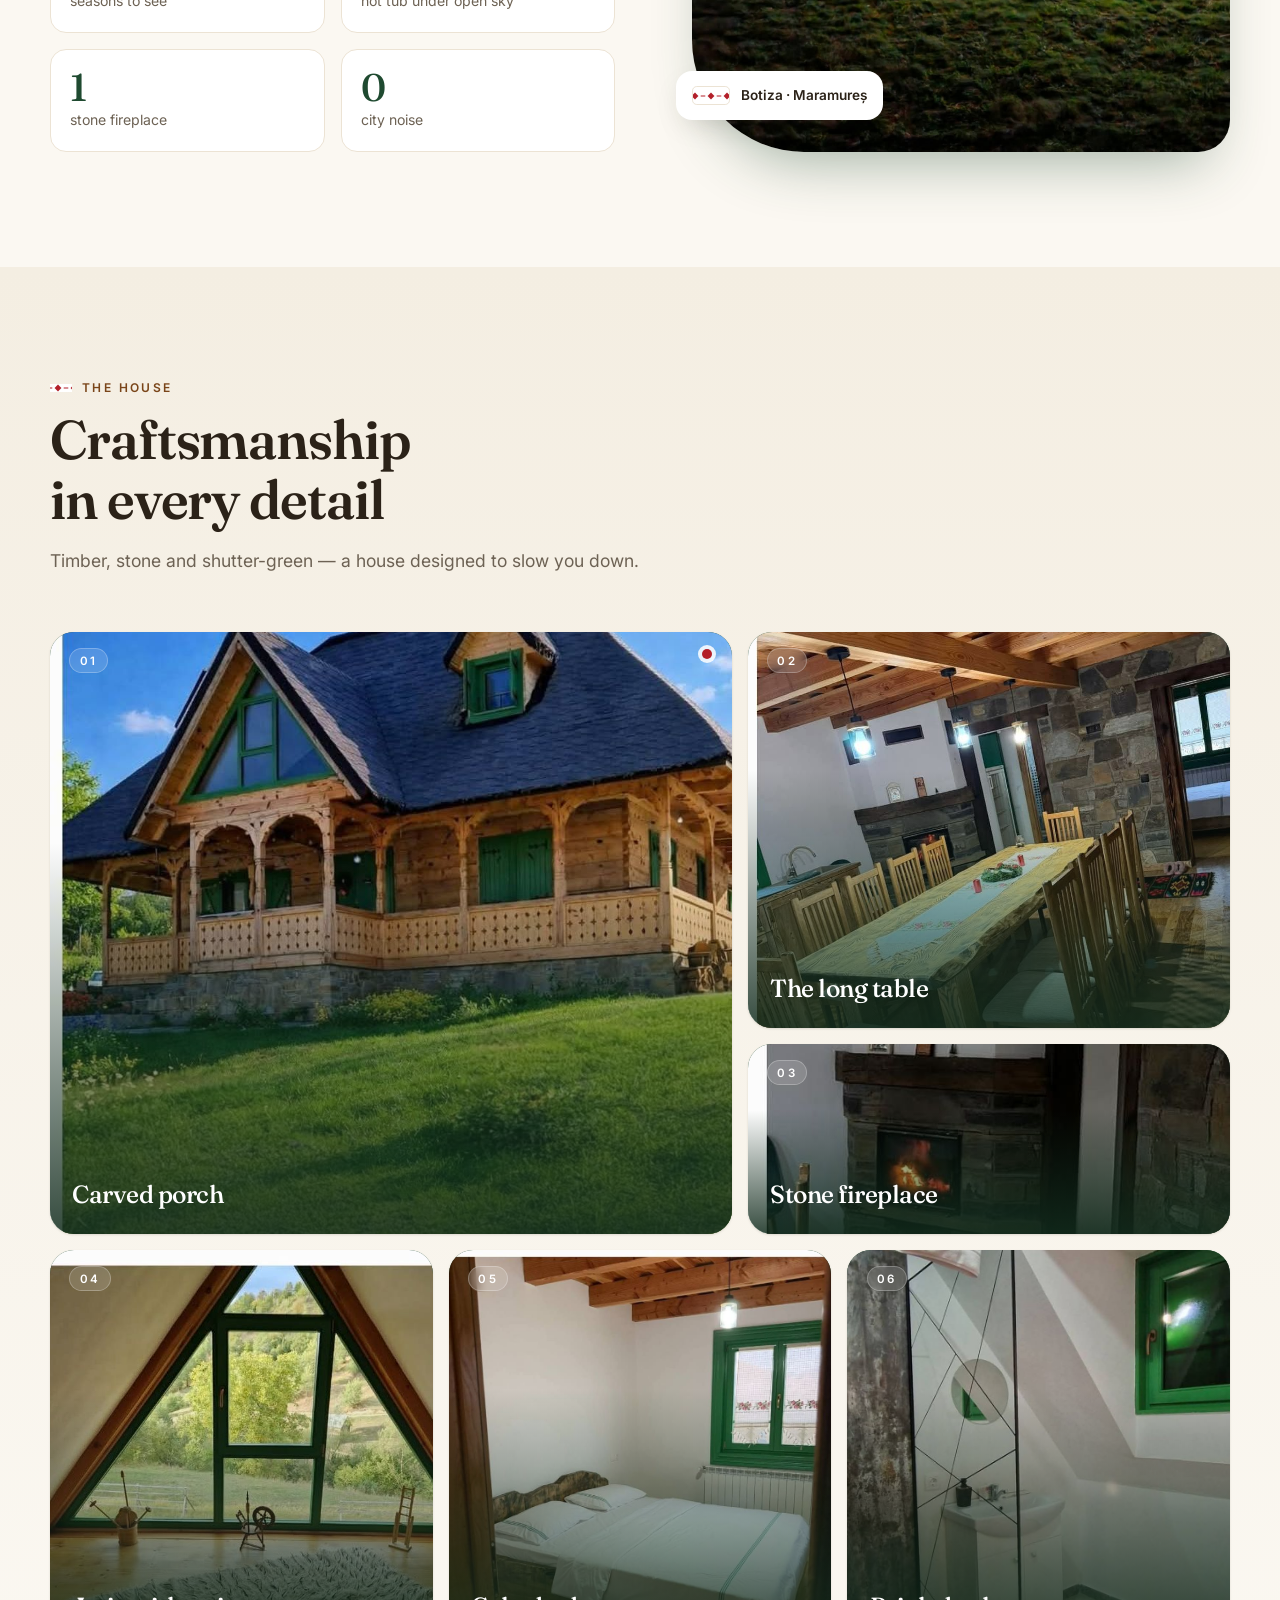
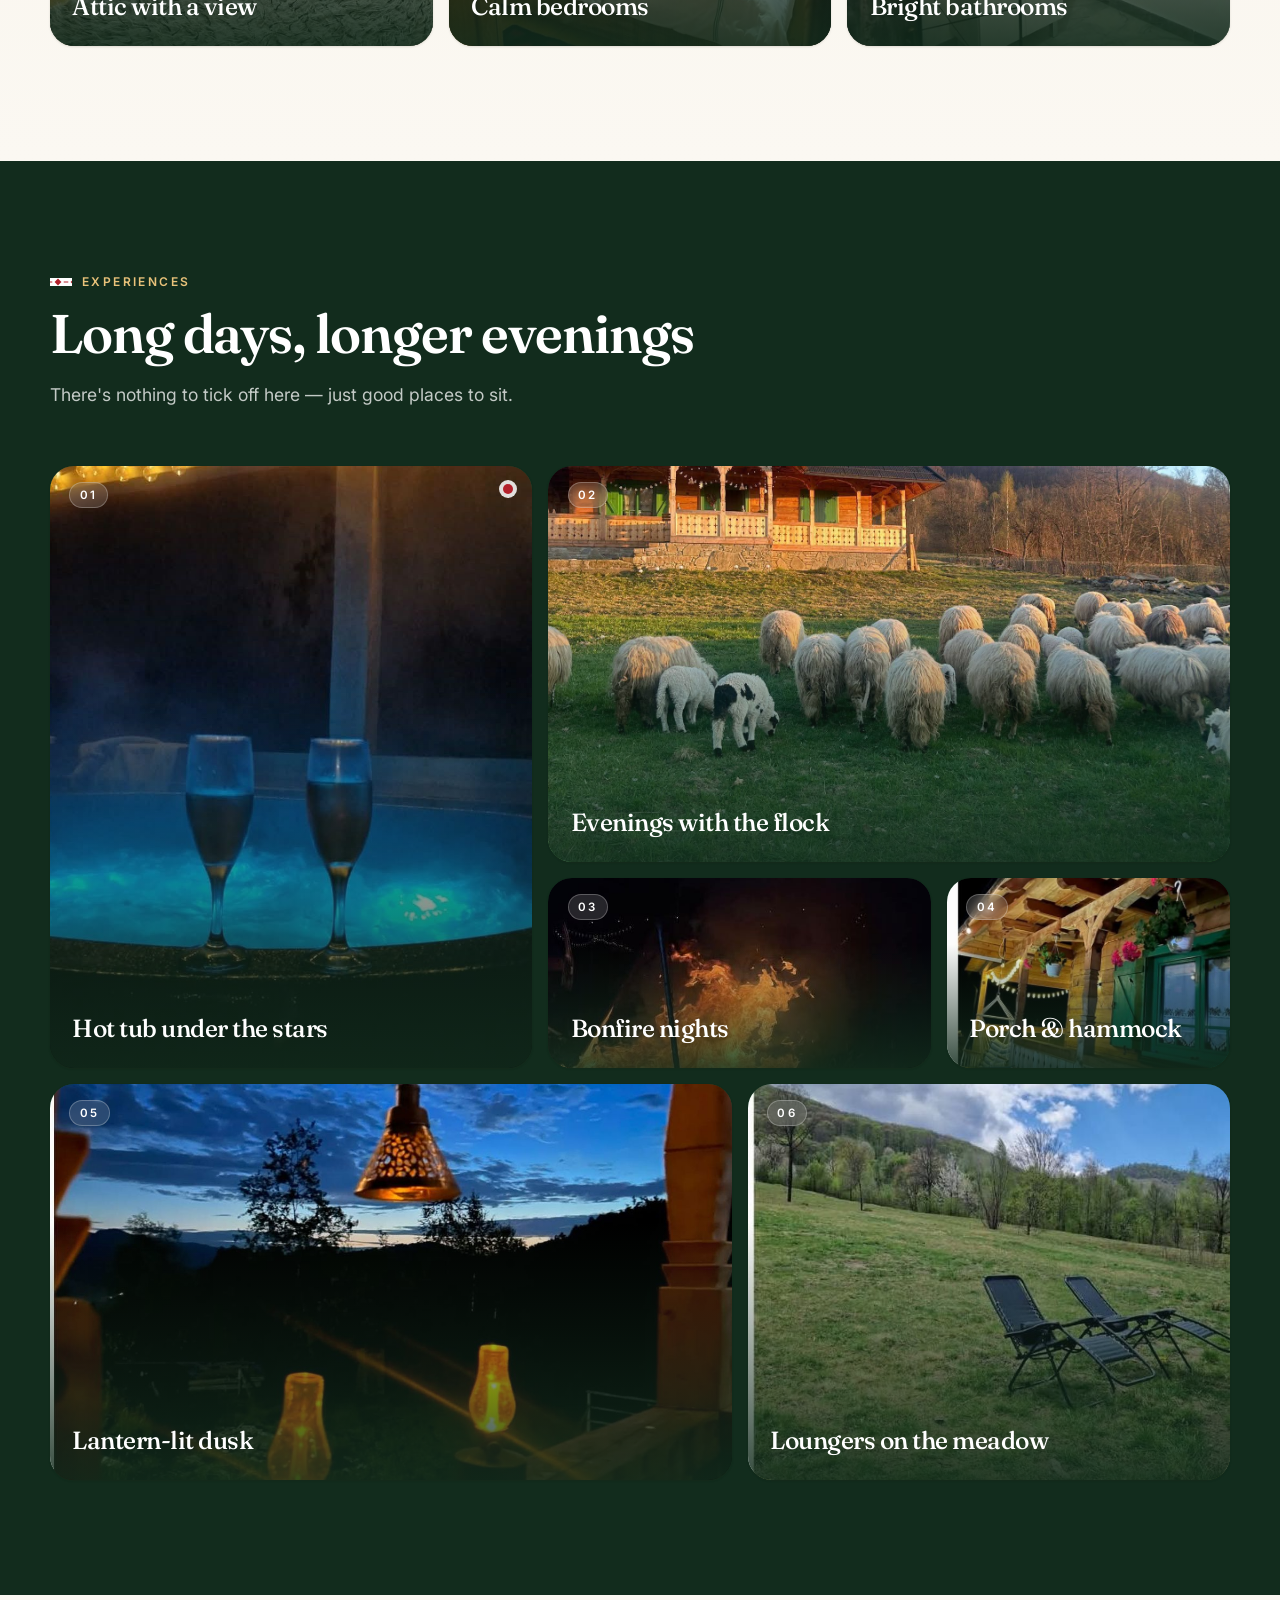
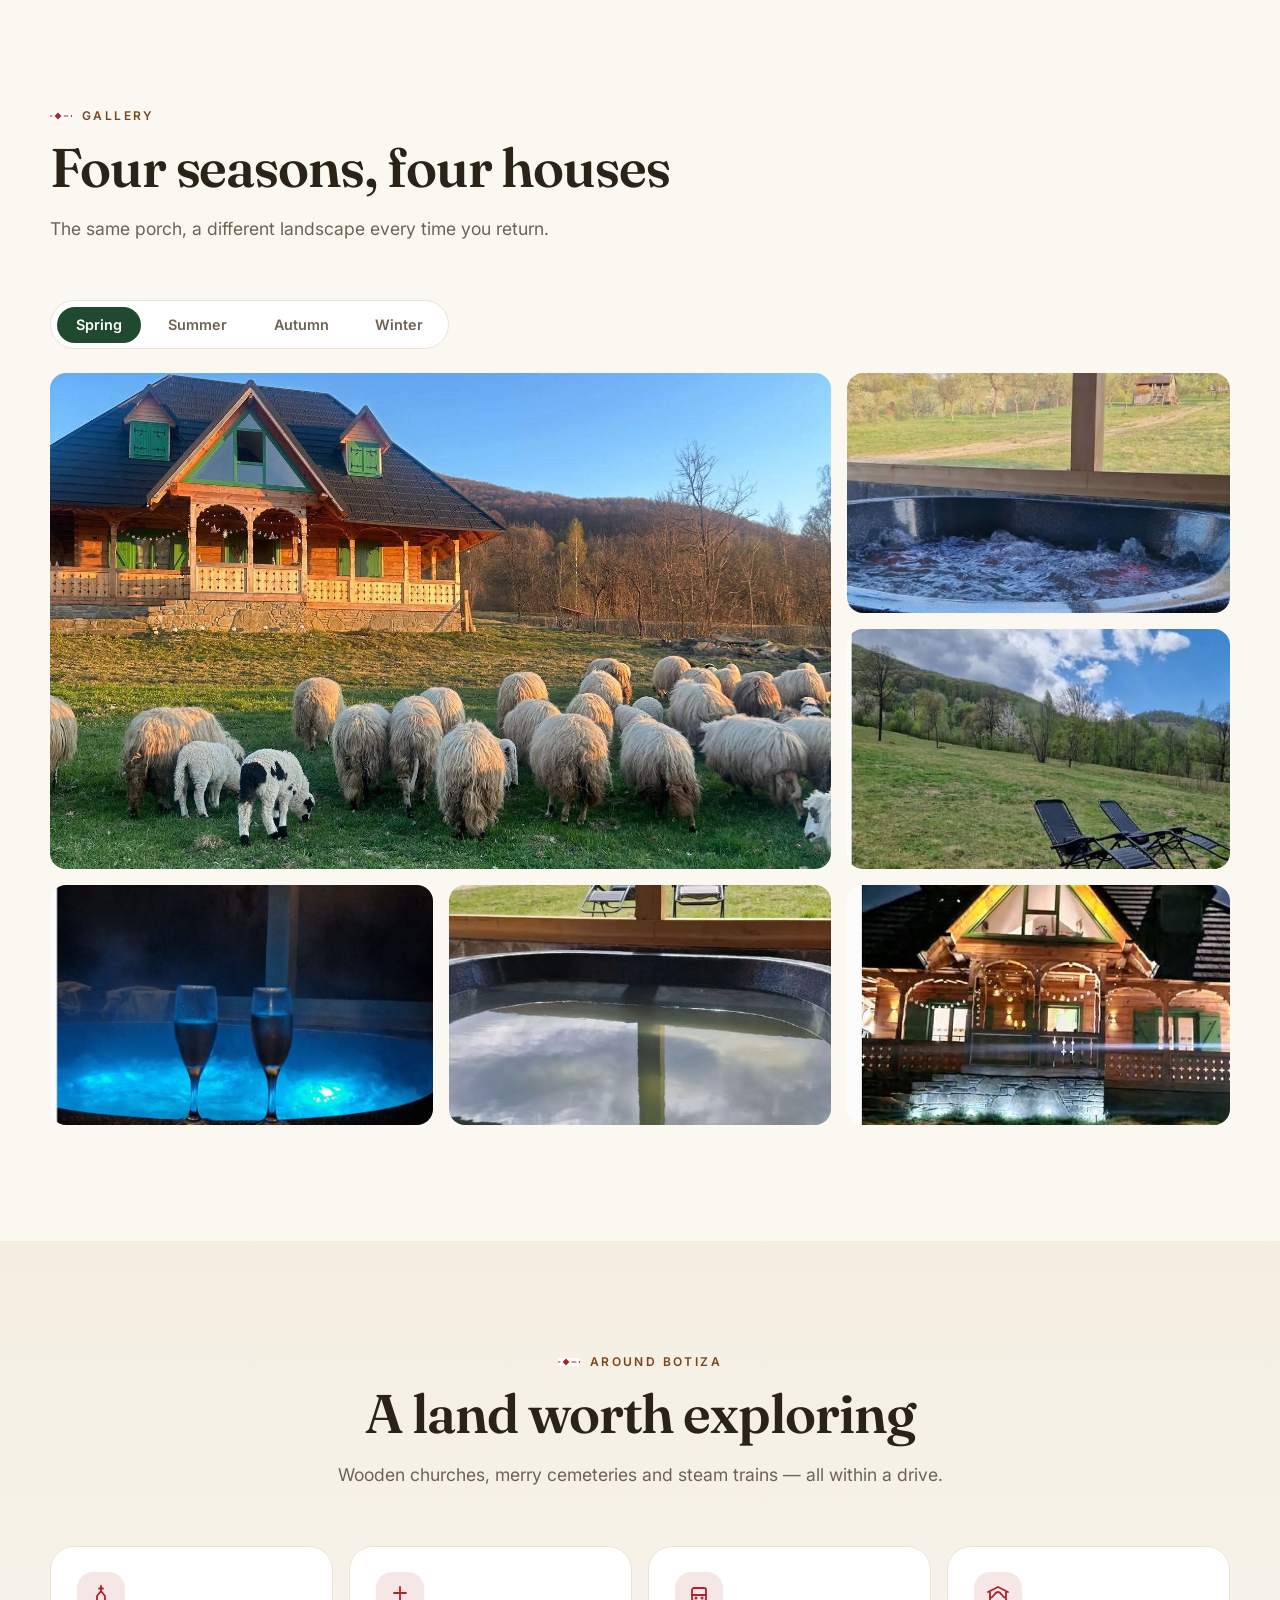
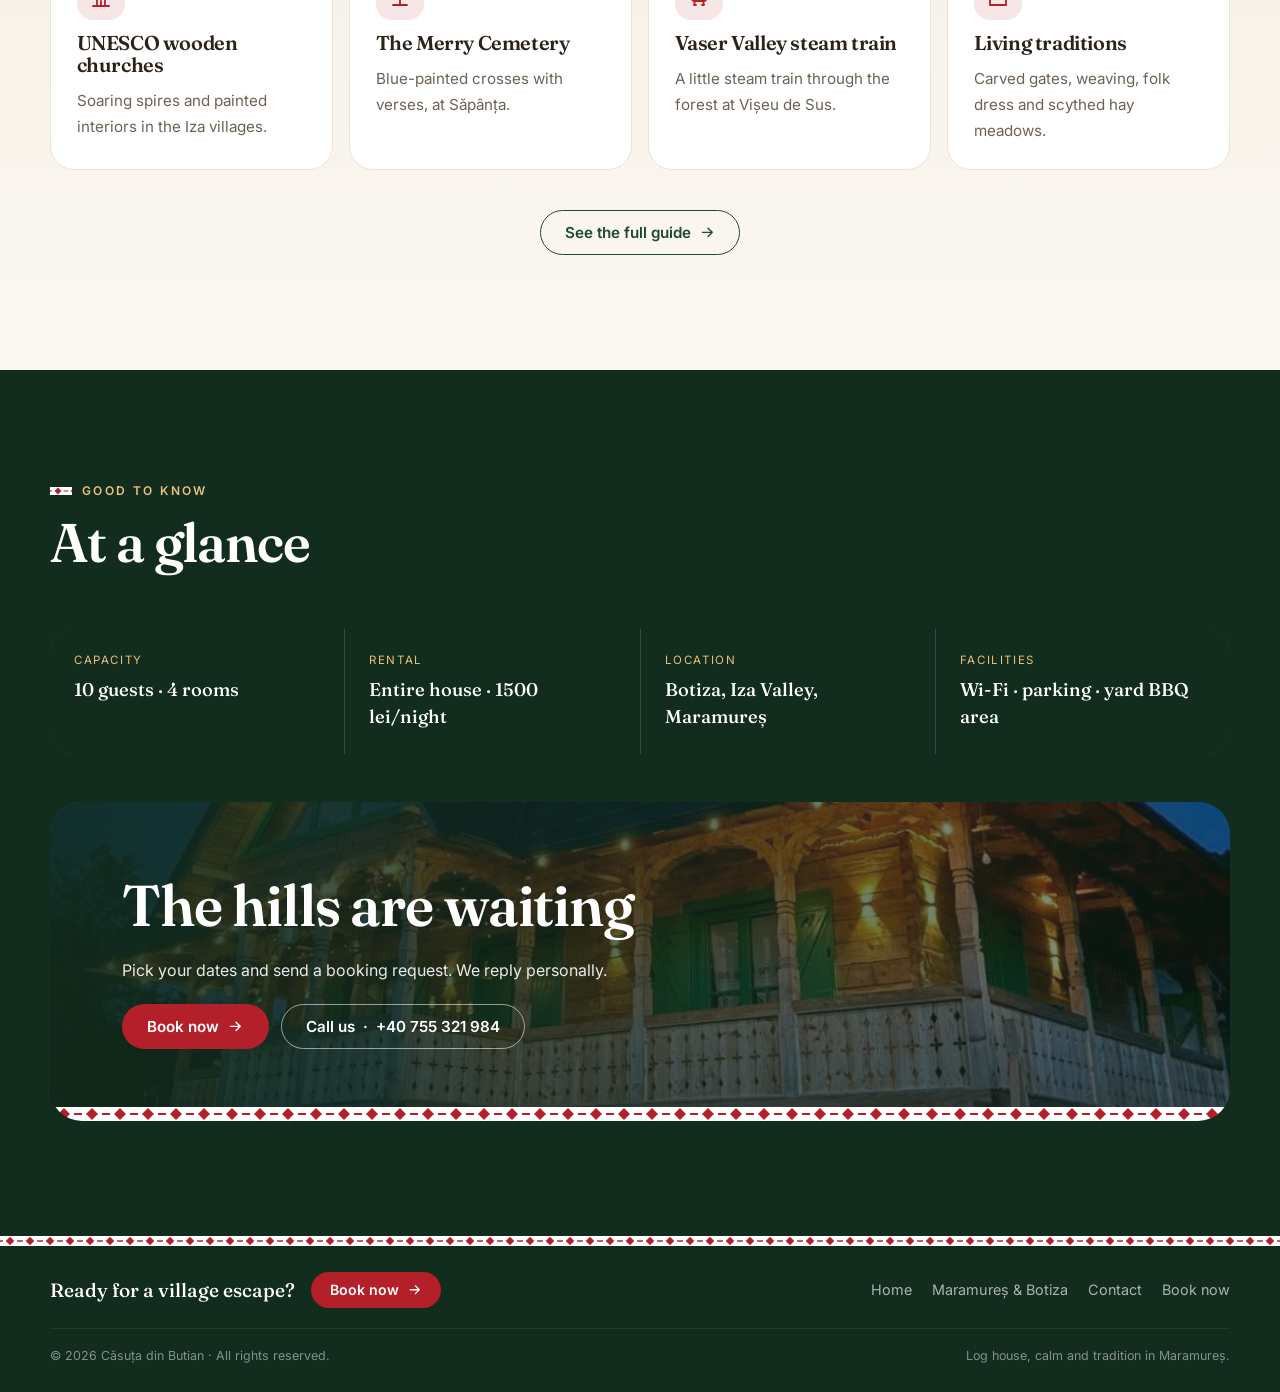
==== commit b319a901: "Rename to Căsuța din Butian and use real listing data Name, phone, WhatsApp, email, capacity (10 pla" ====
--- a/index.html
+++ b/index.html
@@ -3,16 +3,16 @@
 <head>
 <meta charset="utf-8">
 <meta name="viewport" content="width=device-width,initial-scale=1">
-<title data-i18n="meta.home.title">Căsuța de pe Maluri · Cazare în Botiza, Maramureș</title>
+<title data-i18n="meta.home.title">Căsuța din Butian · Cazare în Botiza, Maramureș</title>
 <meta name="description" data-i18n-content="meta.home.desc" content="Casă din lemn sculptat în Botiza, Maramureș.">
 <meta name="theme-color" content="#1f4a30">
-<meta property="og:title" content="Căsuța de pe Maluri · Botiza, Maramureș">
+<meta property="og:title" content="Căsuța din Butian · Botiza, Maramureș">
 <meta property="og:image" content="assets/img/house-night.jpg">
 <link rel="preconnect" href="https://fonts.googleapis.com"><link rel="preconnect" href="https://fonts.gstatic.com" crossorigin>
 <link href="https://fonts.googleapis.com/css2?family=Fraunces:ital,opsz,wght@0,9..144,400;0,9..144,500;0,9..144,600;1,9..144,400&family=Inter:wght@400;500;600;700&display=swap" rel="stylesheet">
 <link rel="stylesheet" href="assets/css/style.css">
 <link rel="icon" href="data:image/svg+xml,%3Csvg xmlns='http://www.w3.org/2000/svg' viewBox='0 0 32 32'%3E%3Crect width='32' height='32' rx='8' fill='%231f4a30'/%3E%3Cpath d='M16 7l7 9-7 9-7-9z' fill='%23b3202a'/%3E%3C/svg%3E">
-<script type="application/ld+json">{"@context":"https://schema.org","@type":"LodgingBusiness","name":"Căsuța de pe Maluri","description":"Log house stay in Botiza, Maramureș, Romania","address":{"@type":"PostalAddress","addressLocality":"Botiza","addressRegion":"Maramureș","addressCountry":"RO"},"image":"assets/img/house-night.jpg"}</script>
+<script type="application/ld+json">{"@context":"https://schema.org","@type":"LodgingBusiness","name":"Căsuța din Butian","description":"Log house stay in Botiza, Maramureș, Romania","address":{"@type":"PostalAddress","addressLocality":"Botiza","addressRegion":"Maramureș","addressCountry":"RO"},"image":"assets/img/house-night.jpg"}</script>
 </head>
 <body data-page="home" data-title="meta.home.title">
 <div id="site-header"></div>
@@ -20,7 +20,7 @@
 
 <!-- 1 · HERO CAROUSEL -->
 <section class="hero" id="top">
-  <div class="carousel" data-carousel role="region" aria-roledescription="carousel" aria-label="Căsuța de pe Maluri">
+  <div class="carousel" data-carousel role="region" aria-roledescription="carousel" aria-label="Căsuța din Butian">
     <figure class="slide is-active" data-cap="hero.cap1"><img src="assets/img/sheep-house.jpg" alt="" data-i18n-alt="hero.cap1" fetchpriority="high"></figure>
     <figure class="slide" data-cap="hero.cap2"><img src="assets/img/house-night.jpg" alt="" data-i18n-alt="hero.cap2" loading="lazy"></figure>
     <figure class="slide" data-cap="hero.cap3"><img src="assets/img/house-day.jpg" alt="" data-i18n-alt="hero.cap3" loading="lazy"></figure>
@@ -36,7 +36,7 @@
   </div>
   <div class="container hero-content">
     <span class="eyebrow" data-i18n="hero.eyebrow"></span>
-    <h1>Căsuța <em>de pe</em> Maluri</h1>
+    <h1>Căsuța <em>din</em> Butian</h1>
     <p class="hero-sub" data-i18n="hero.sub"></p>
     <div class="hero-cta">
       <a class="btn btn--red" href="booking.html"><span data-i18n="hero.cta1"></span><svg viewBox="0 0 24 24" fill="none" stroke="currentColor" stroke-width="2" stroke-linecap="round" stroke-linejoin="round"><path d="M5 12h14M13 6l6 6-6 6"/></svg></a>
@@ -70,7 +70,7 @@
       </div>
     </div>
     <div class="welcome-media reveal reveal--right">
-      <div class="frame"><img src="assets/img/house-night-front.jpg" alt="Căsuța de pe Maluri" loading="lazy"></div>
+      <div class="frame"><img src="assets/img/house-night-front.jpg" alt="Căsuța din Butian" loading="lazy"></div>
       <div class="small"><img src="assets/img/porch-hammock.jpg" alt="" loading="lazy"></div>
       <div class="tag"><i></i> Botiza · Maramureș</div>
     </div>
@@ -135,10 +135,10 @@
   <div class="container">
     <div class="head"><span class="eyebrow reveal" data-i18n="good.eyebrow"></span><h2 class="reveal" style="--d:1" data-i18n="good.title"></h2></div>
     <div class="glance reveal">
-      <div><small data-i18n="good.checkin"></small><span data-i18n="good.checkin.v"></span></div>
-      <div><small data-i18n="good.checkout"></small><span data-i18n="good.checkout.v"></span></div>
+      <div><small data-i18n="good.cap"></small><span data-i18n="good.cap.v"></span></div>
+      <div><small data-i18n="good.rent"></small><span data-i18n="good.rent.v"></span></div>
       <div><small data-i18n="good.where"></small><span data-i18n="good.where.v"></span></div>
-      <div><small data-i18n="good.open"></small><span data-i18n="good.open.v"></span></div>
+      <div><small data-i18n="good.fac"></small><span data-i18n="good.fac.v"></span></div>
     </div>
     <div class="cta-band reveal reveal--scale">
       <img src="assets/img/house-night.jpg" alt="" loading="lazy">
--- a/assets/css/style.css
+++ b/assets/css/style.css
@@ -1,5 +1,5 @@
 /* ==========================================================================
-   Căsuța de pe Maluri — design system
+   Căsuța din Butian — design system
    Perceptual: warm timber, shutter-green, cream; red + white only as subtle
    folk-embroidery details (thin bands, small accents). Spacing follows a
    4px scale (Tailwind-compatible). Motion is restrained and respects
